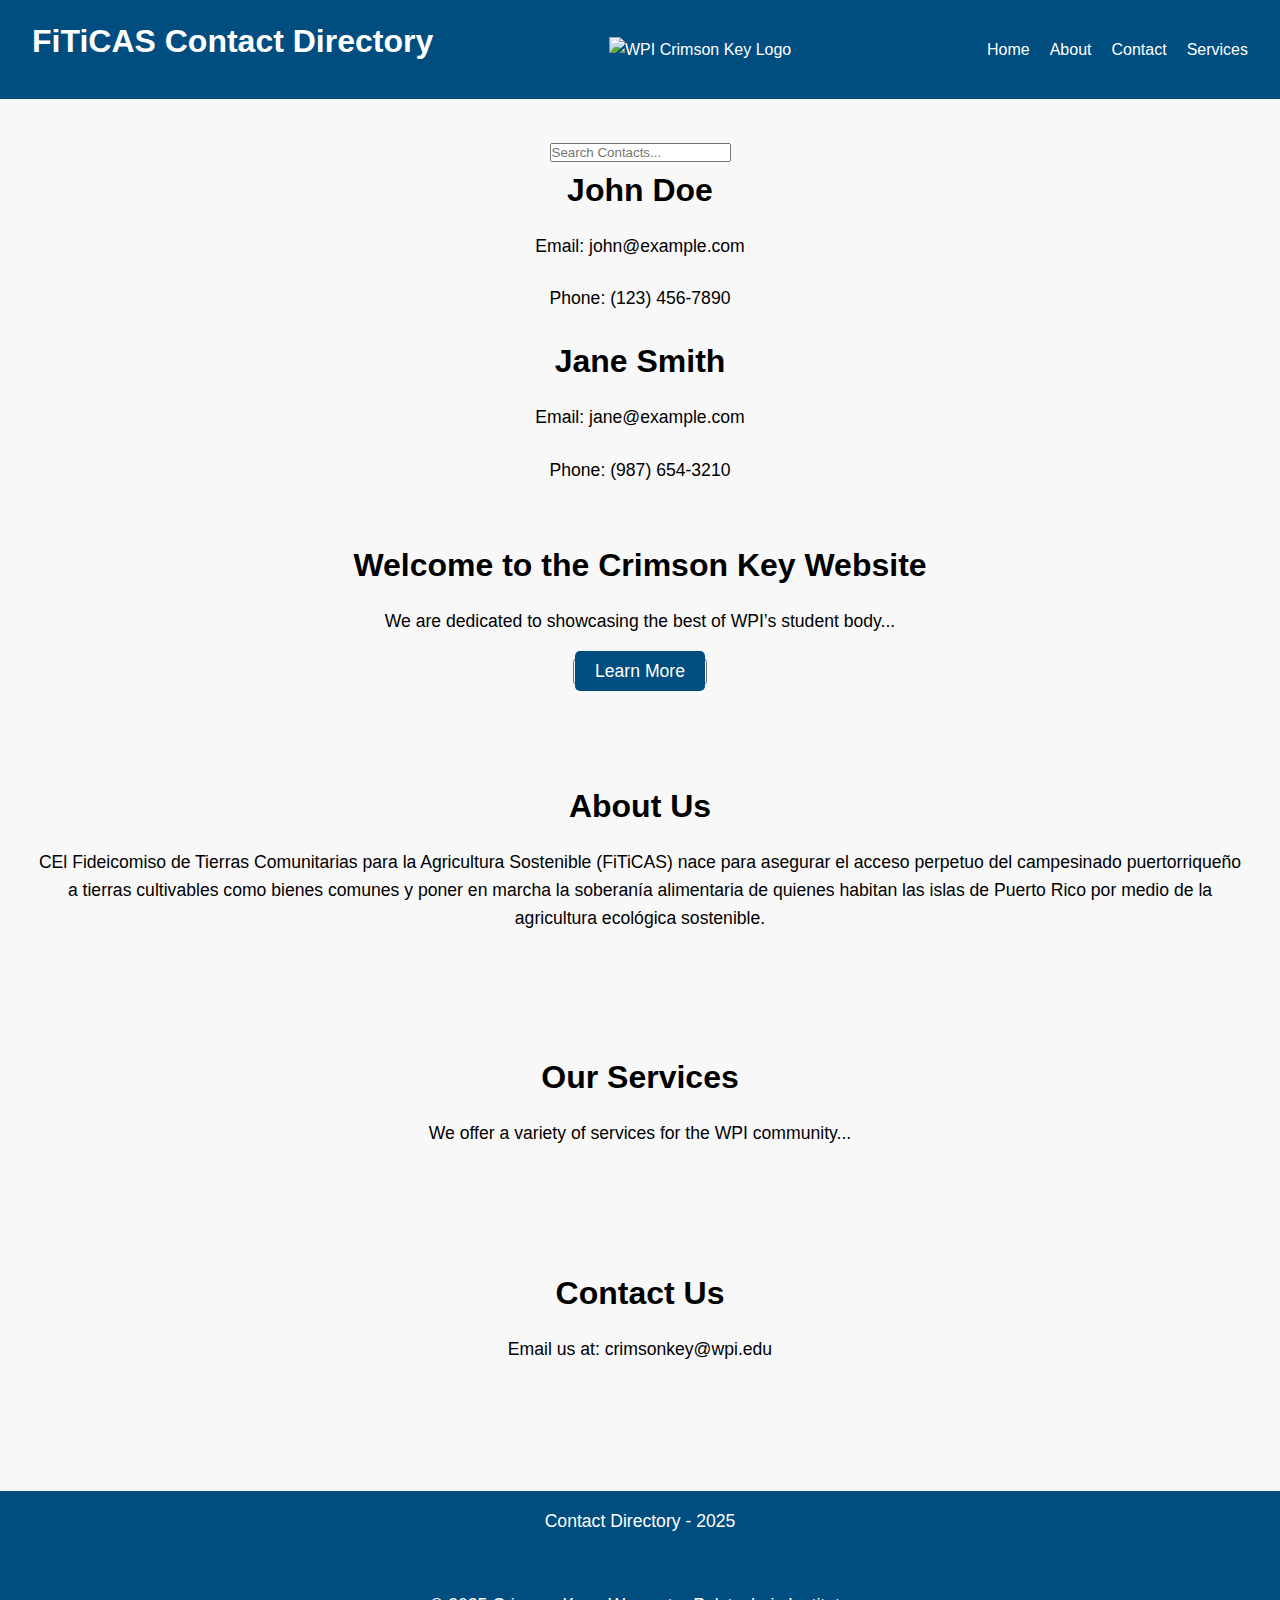
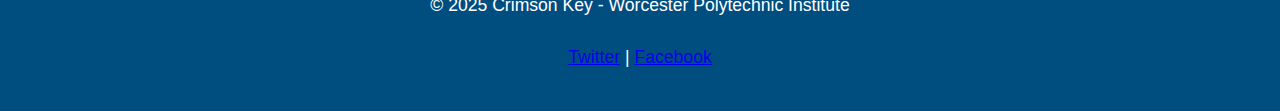
==== index.html @ e3c0f3a4 "Add more" ====
<!DOCTYPE html>
<html lang="en">
<head>
    <meta charset="UTF-8">
    <meta name="viewport" content="width=device-width, initial-scale=1.0">
    <title>Contact Directory</title>
    <link rel="stylesheet" href="styles.css">
</head>
<body>
    <header>
        <h1>FiTiCAS Contact Directory</h1>
        <div class="logo">
            <img src="your-logo.png" alt="WPI Crimson Key Logo">
        </div>
        <nav>
            <ul>
                <li><a href="#home">Home</a></li>
                <li><a href="#about">About</a></li>
                <li><a href="#contact">Contact</a></li>
                <li><a href="#services">Services</a></li>
            </ul>
        </nav>
    </header>

    <main>
        <!-- Search Bar -->
        <section class="search-section">
            <input type="text" id="searchBar" placeholder="Search Contacts..." onkeyup="filterContacts()">
        </section>

        <section class="directory" id="contactDirectory">
            <div class="contact" data-name="John Doe" data-email="john@example.com" data-phone="(123) 456-7890">
                <h2>John Doe</h2>
                <p>Email: john@example.com</p>
                <p>Phone: (123) 456-7890</p>
            </div>
            <div class="contact" data-name="Jane Smith" data-email="jane@example.com" data-phone="(987) 654-3210">
                <h2>Jane Smith</h2>
                <p>Email: jane@example.com</p>
                <p>Phone: (987) 654-3210</p>
            </div>
            <!-- Add more contacts here -->
        </section>
        <!-- Welcome Section -->
    <section id="home" class="section">
        <h1>Welcome to the Crimson Key Website</h1>
        <p>We are dedicated to showcasing the best of WPI’s student body...</p>
        <button><a href="#services">Learn More</a></button>
    </section>

    <!-- About Section -->
    <section id="about" class="section">
        <h2>About Us</h2>
        <p>CEl Fideicomiso de Tierras Comunitarias para la Agricultura Sostenible (FiTiCAS) nace para asegurar el acceso perpetuo del campesinado puertorriqueño a tierras cultivables como bienes comunes y poner en marcha la soberanía alimentaria de quienes habitan las islas de Puerto Rico por medio de la agricultura ecológica sostenible.</p>
    </section>

    <!-- Services Section -->
    <section id="services" class="section">
        <h2>Our Services</h2>
        <p>We offer a variety of services for the WPI community...</p>
    </section>

    <!-- Contact Section -->
    <section id="contact" class="section">
        <h2>Contact Us</h2>
        <p>Email us at: crimsonkey@wpi.edu</p>
    </section>
    </main>

    <footer>
        <p>Contact Directory - 2025</p>
    </footer>

    <script src="scripts.js"></script>
</body>
<footer>
    <p>&copy; 2025 Crimson Key - Worcester Polytechnic Institute</p>
    <p>
        <a href="https://twitter.com/WPI" target="_blank">Twitter</a> |
        <a href="https://facebook.com/WPI" target="_blank">Facebook</a>
    </p>
</footer>
</html>
---- styles.css ----
/* General Reset */
* {
    margin: 0;
    padding: 0;
    box-sizing: border-box;
}

/* Body Styling */
body {
    font-family: Arial, sans-serif;
    background-color: #f8f8f8;
    line-height: 1.6;
}

/* Header Styling */
header {
    background-color: #004d7f;
    color: white;
    padding: 1rem 2rem;
    display: flex;
    justify-content: space-between;
    align-items: center;
}

header .logo img {
    height: 50px; /* Adjust size as needed */
}

nav ul {
    list-style: none;
    display: flex;
}

nav ul li {
    margin-left: 20px;
}

nav ul li a {
    color: white;
    text-decoration: none;
    font-size: 1rem;
}

nav ul li a:hover {
    text-decoration: underline;
}

/* Main Section Styling */
main {
    padding: 40px 2rem;
    text-align: center;
}

/* Section Styling */
.section {
    padding: 2rem 0;
    margin-bottom: 2rem;
}

h1, h2 {
    font-size: 2rem;
    margin-bottom: 1rem;
}

p {
    font-size: 1.1rem;
    margin-bottom: 1.5rem;
}

button a {
    text-decoration: none;
    background-color: #004d7f;
    color: white;
    padding: 10px 20px;
    border-radius: 5px;
    font-size: 1.1rem;
}

button a:hover {
    background-color: #003b5c;
}

/* Footer Styling */
footer {
    background-color: #004d7f;
    color: white;
    padding: 1rem 0;
    text-align: center;
}
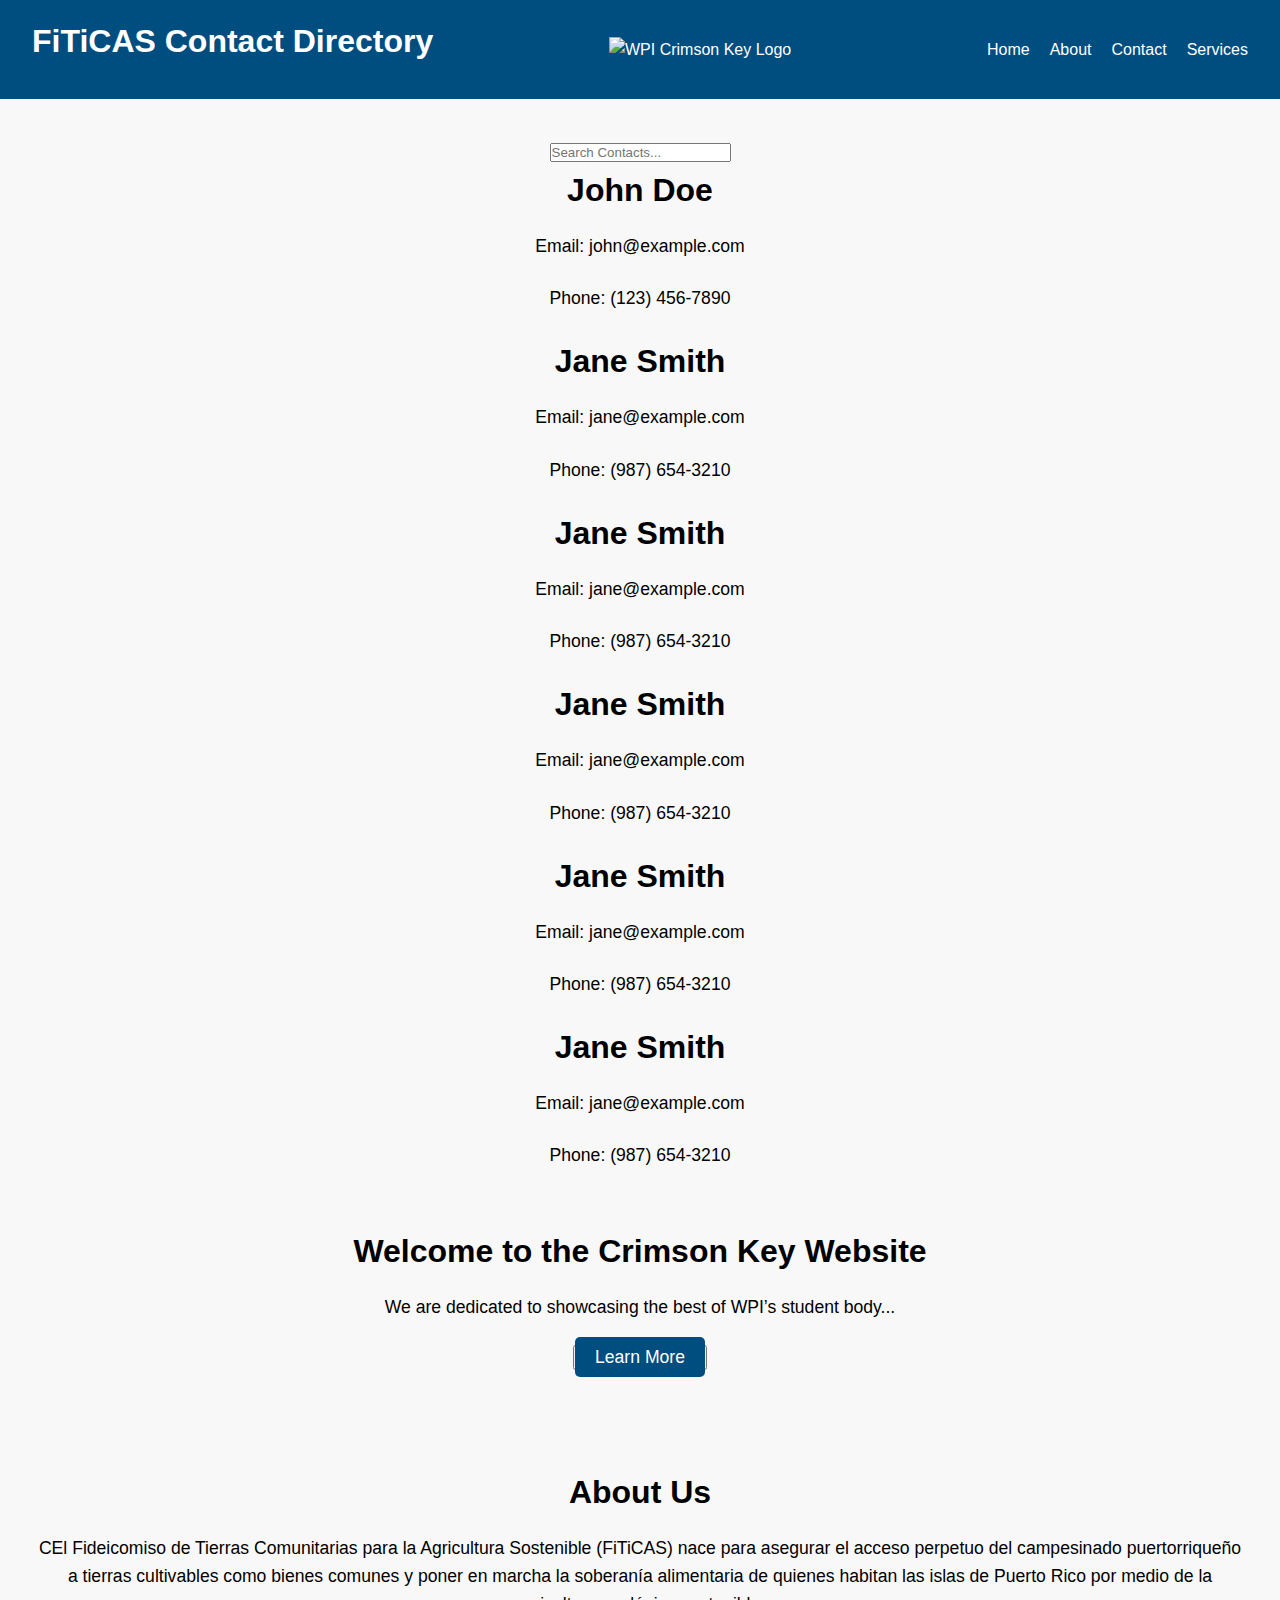
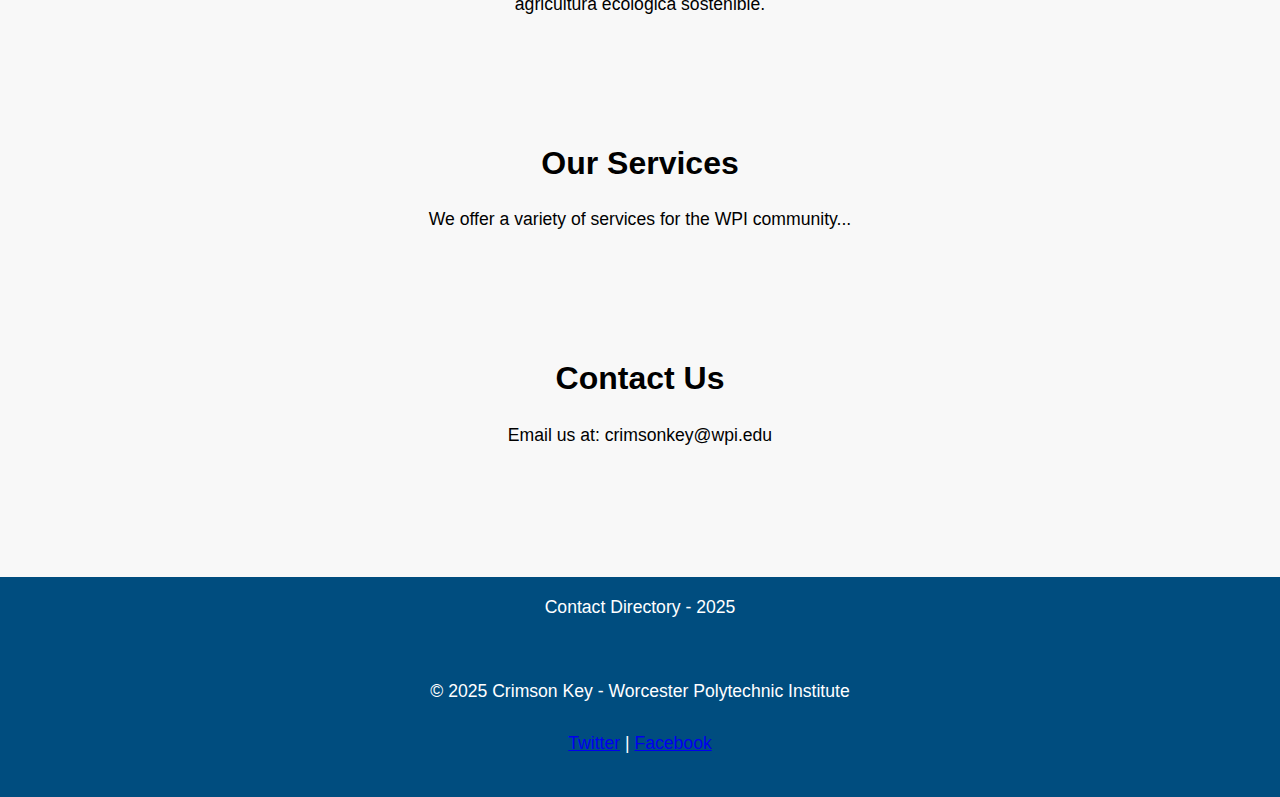
==== commit e6581992: "Add more" ====
--- a/index.html
+++ b/index.html
@@ -29,12 +29,32 @@
         </section>
 
         <section class="directory" id="contactDirectory">
-            <div class="contact" data-name="John Doe" data-email="john@example.com" data-phone="(123) 456-7890">
+            <div class="contact" data-name="Mariolga Reyes-Cruz" data-email="john@example.com" data-phone="(123) 456-7890">
                 <h2>John Doe</h2>
                 <p>Email: john@example.com</p>
                 <p>Phone: (123) 456-7890</p>
             </div>
-            <div class="contact" data-name="Jane Smith" data-email="jane@example.com" data-phone="(987) 654-3210">
+            <div class="contact" data-name="Javier Velez Roth" data-email="jane@example.com" data-phone="(987) 654-3210">
+                <h2>Jane Smith</h2>
+                <p>Email: jane@example.com</p>
+                <p>Phone: (987) 654-3210</p>
+            </div>
+            <div class="contact" data-name="Juan Camacho" data-email="jane@example.com" data-phone="(987) 654-3210">
+                <h2>Jane Smith</h2>
+                <p>Email: jane@example.com</p>
+                <p>Phone: (987) 654-3210</p>
+            </div>
+            <div class="contact" data-name="Tito Figueroa" data-email="jane@example.com" data-phone="(987) 654-3210">
+                <h2>Jane Smith</h2>
+                <p>Email: jane@example.com</p>
+                <p>Phone: (987) 654-3210</p>
+            </div>
+            <div class="contact" data-name="Ruz Deliz" data-email="jane@example.com" data-phone="(987) 654-3210">
+                <h2>Jane Smith</h2>
+                <p>Email: jane@example.com</p>
+                <p>Phone: (987) 654-3210</p>
+            </div>
+            <div class="contact" data-name="Gaby Perez" data-email="jane@example.com" data-phone="(987) 654-3210">
                 <h2>Jane Smith</h2>
                 <p>Email: jane@example.com</p>
                 <p>Phone: (987) 654-3210</p>
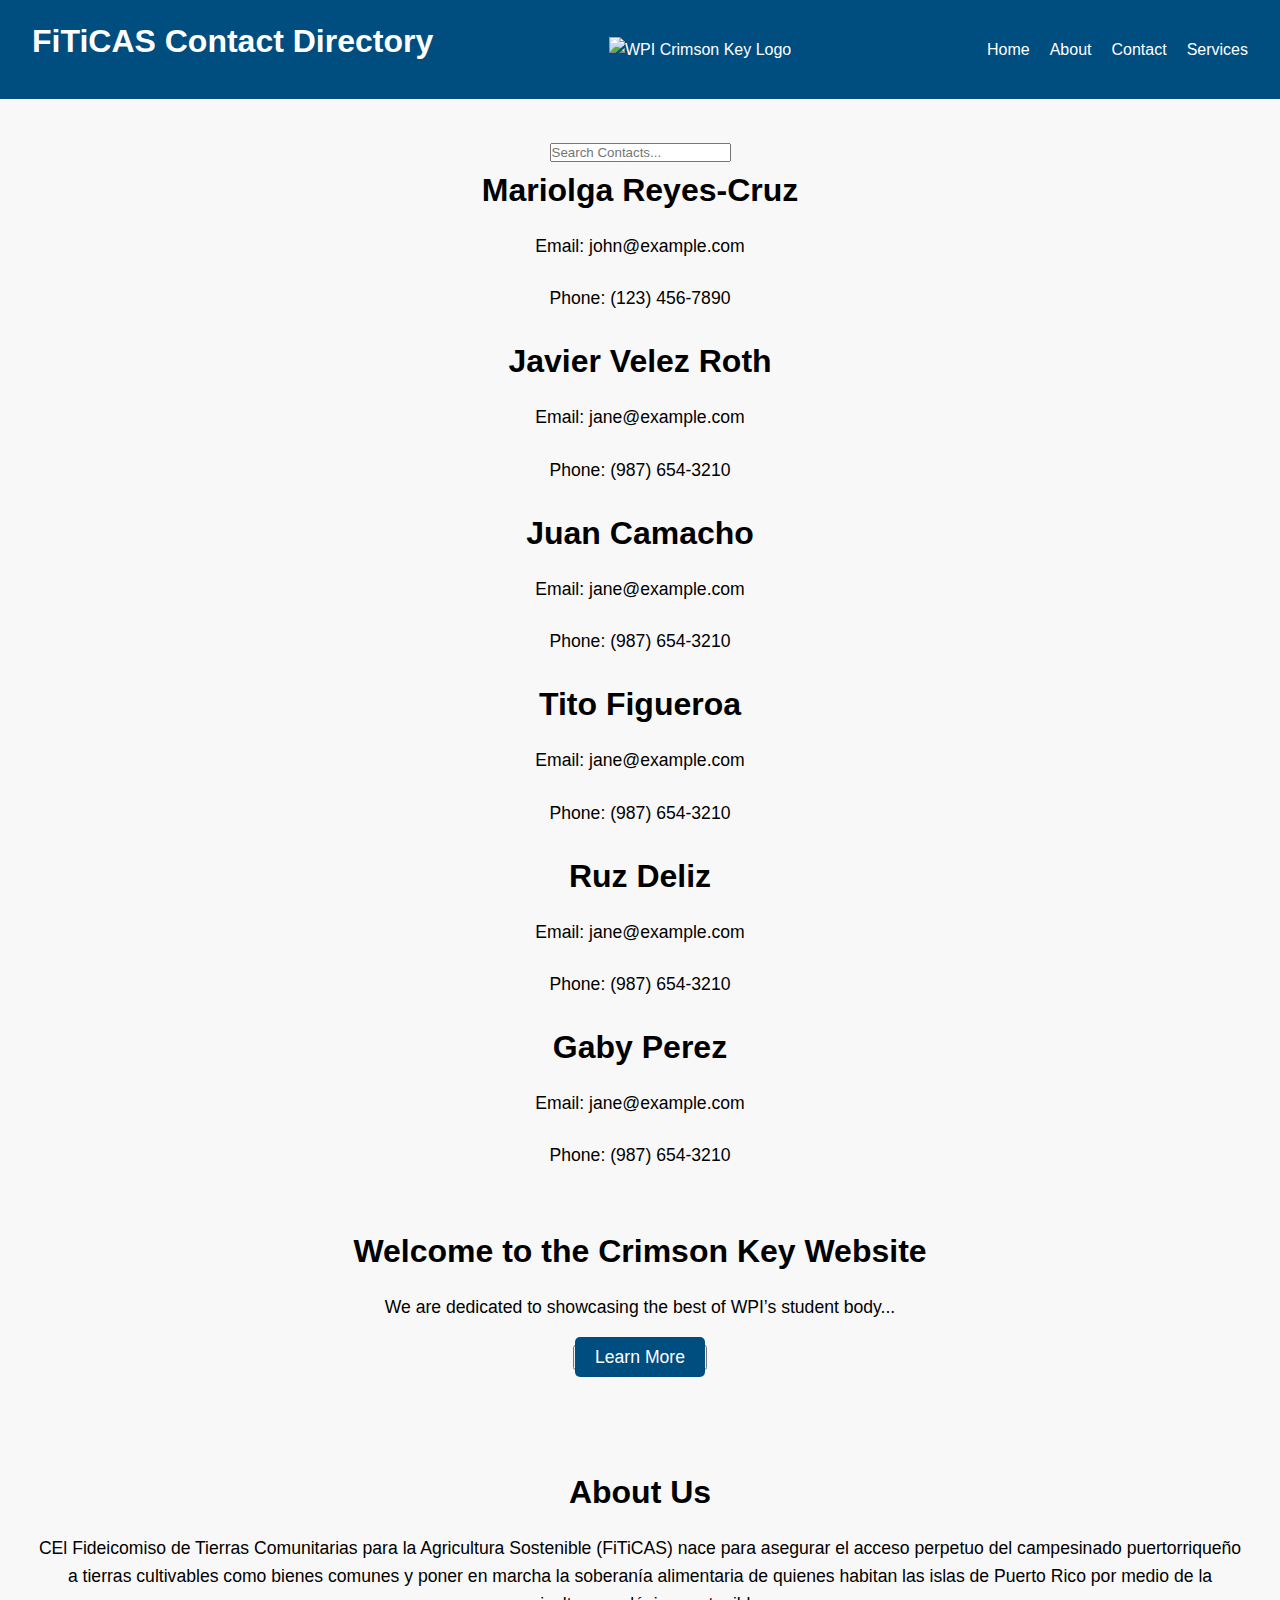
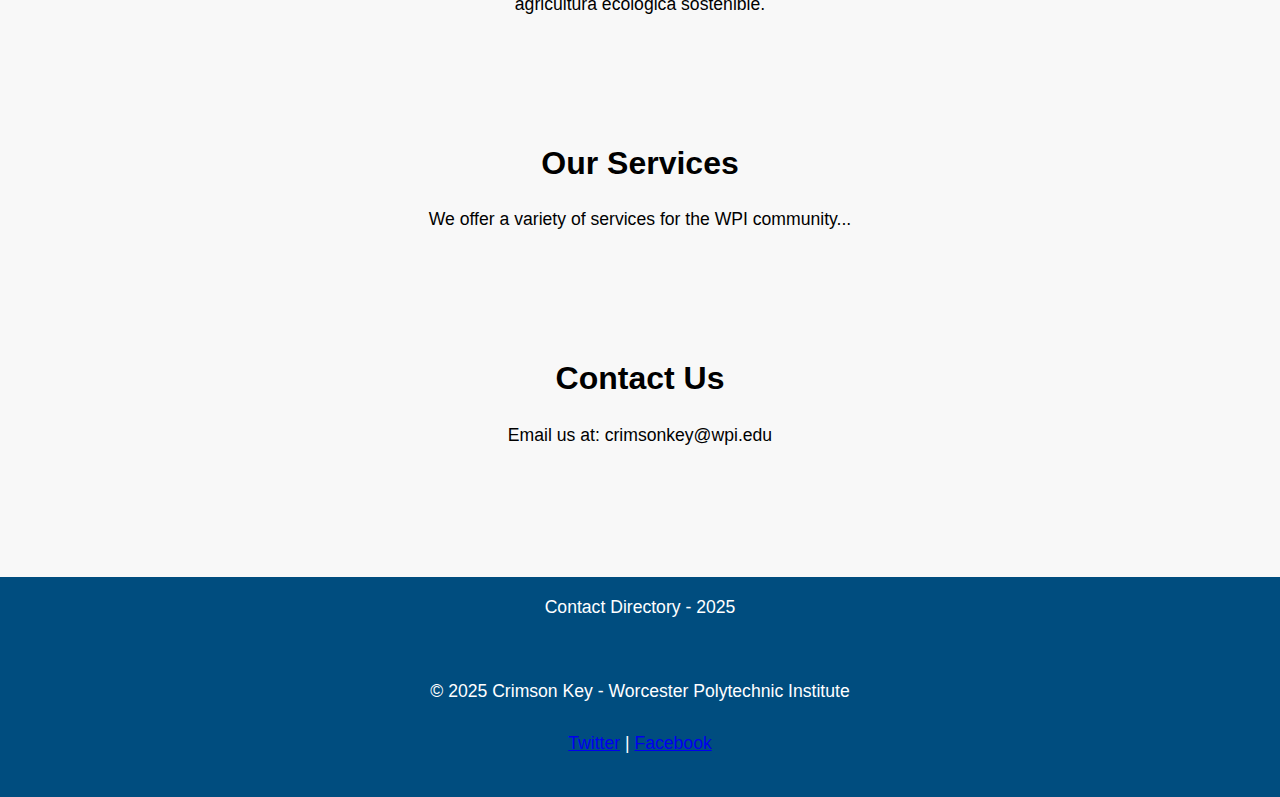
==== commit d870cdaf: "Add more" ====
--- a/index.html
+++ b/index.html
@@ -29,33 +29,33 @@
         </section>
 
         <section class="directory" id="contactDirectory">
-            <div class="contact" data-name="Mariolga Reyes-Cruz" data-email="john@example.com" data-phone="(123) 456-7890">
-                <h2>John Doe</h2>
+            <div class="contact" data-name="Mariolga Reyes-Cruz" organization="john@example.com" linkedin="(123) 456-7890">
+                <h2>Mariolga Reyes-Cruz</h2>
                 <p>Email: john@example.com</p>
                 <p>Phone: (123) 456-7890</p>
             </div>
-            <div class="contact" data-name="Javier Velez Roth" data-email="jane@example.com" data-phone="(987) 654-3210">
-                <h2>Jane Smith</h2>
+            <div class="contact" data-name="Javier Velez Roth" organization="jane@example.com" linkedin="(987) 654-3210">
+                <h2>Javier Velez Roth</h2>
                 <p>Email: jane@example.com</p>
                 <p>Phone: (987) 654-3210</p>
             </div>
-            <div class="contact" data-name="Juan Camacho" data-email="jane@example.com" data-phone="(987) 654-3210">
-                <h2>Jane Smith</h2>
+            <div class="contact" data-name="Juan Camacho" organization="jane@example.com" linkedin="(987) 654-3210">
+                <h2>Juan Camacho</h2>
                 <p>Email: jane@example.com</p>
                 <p>Phone: (987) 654-3210</p>
             </div>
-            <div class="contact" data-name="Tito Figueroa" data-email="jane@example.com" data-phone="(987) 654-3210">
-                <h2>Jane Smith</h2>
+            <div class="contact" data-name="Tito Figueroa" organization="jane@example.com" linkedin="(987) 654-3210">
+                <h2>Tito Figueroa</h2>
                 <p>Email: jane@example.com</p>
                 <p>Phone: (987) 654-3210</p>
             </div>
-            <div class="contact" data-name="Ruz Deliz" data-email="jane@example.com" data-phone="(987) 654-3210">
-                <h2>Jane Smith</h2>
+            <div class="contact" data-name="Ruz Deliz" organization="jane@example.com" linkedin="(987) 654-3210">
+                <h2>Ruz Deliz</h2>
                 <p>Email: jane@example.com</p>
                 <p>Phone: (987) 654-3210</p>
             </div>
-            <div class="contact" data-name="Gaby Perez" data-email="jane@example.com" data-phone="(987) 654-3210">
-                <h2>Jane Smith</h2>
+            <div class="contact" data-name="Gaby Perez" organization="jane@example.com" linkedin="(987) 654-3210">
+                <h2>Gaby Perez</h2>
                 <p>Email: jane@example.com</p>
                 <p>Phone: (987) 654-3210</p>
             </div>
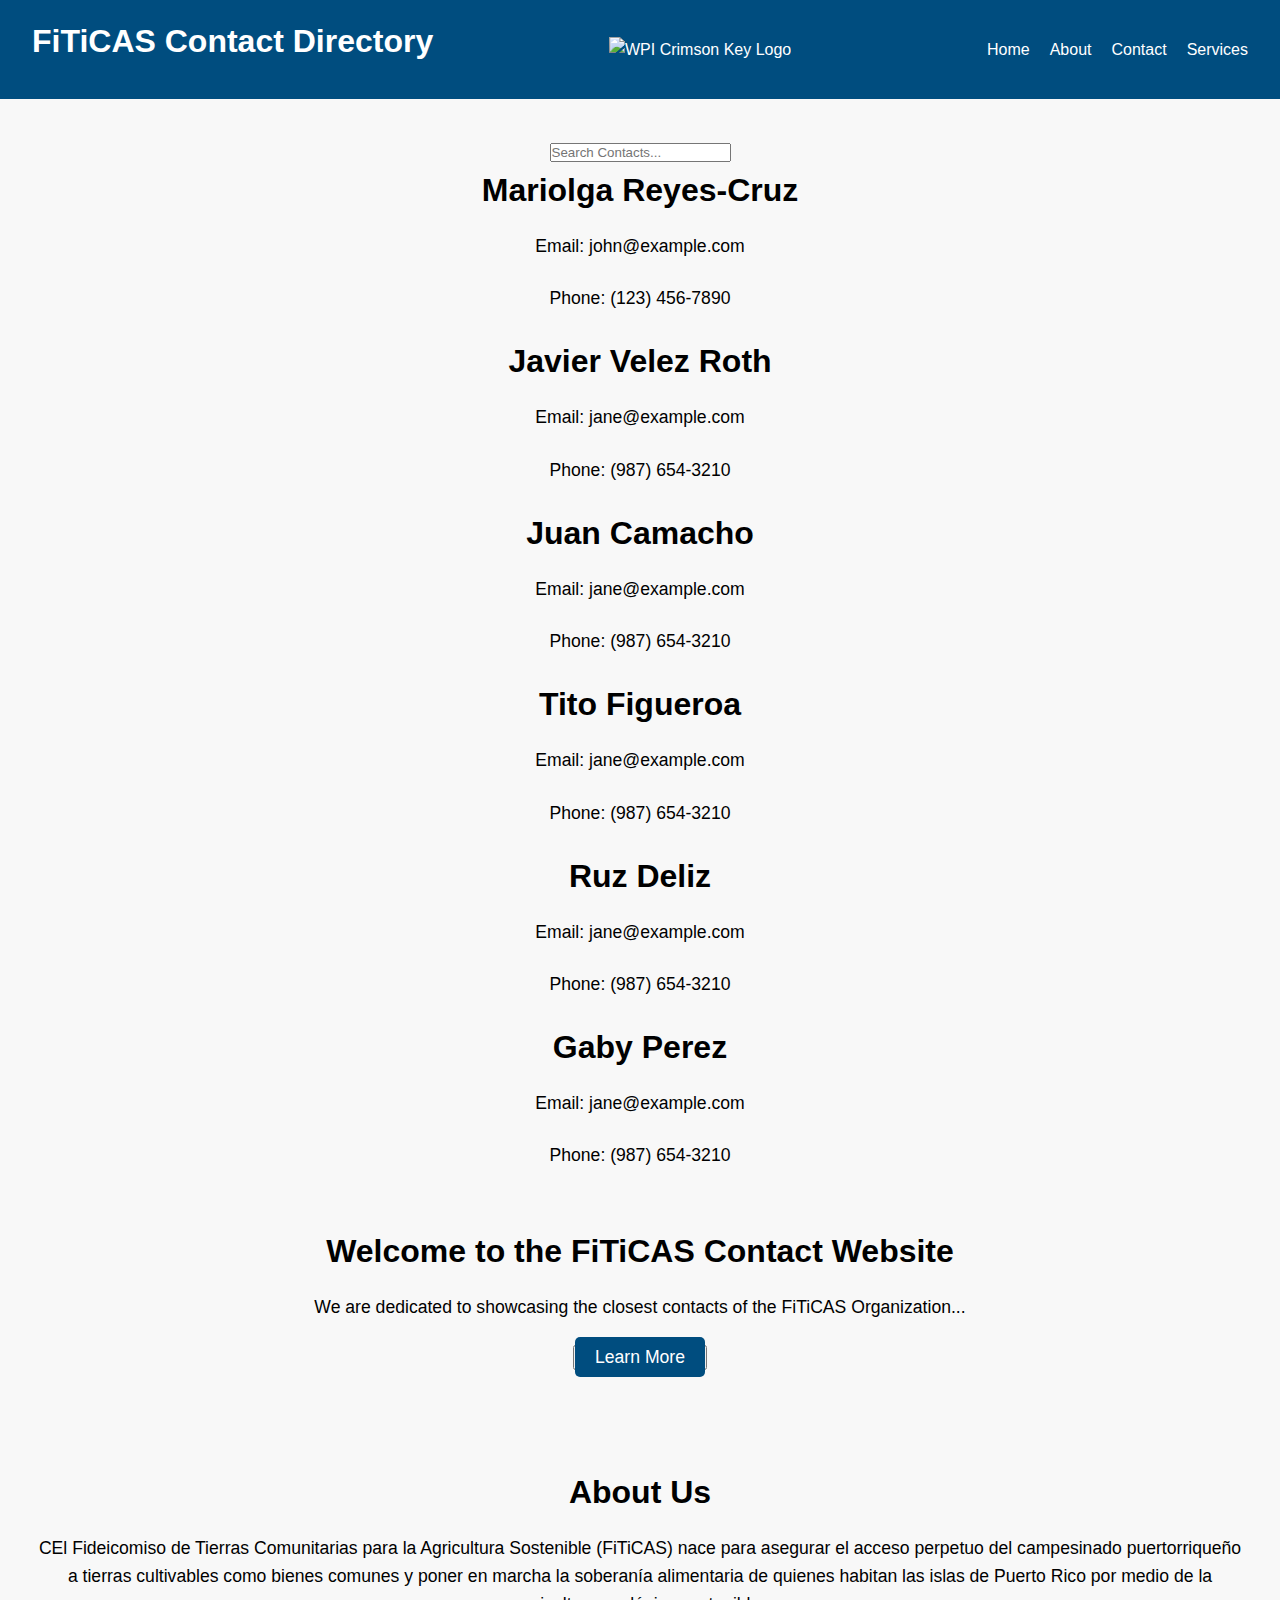
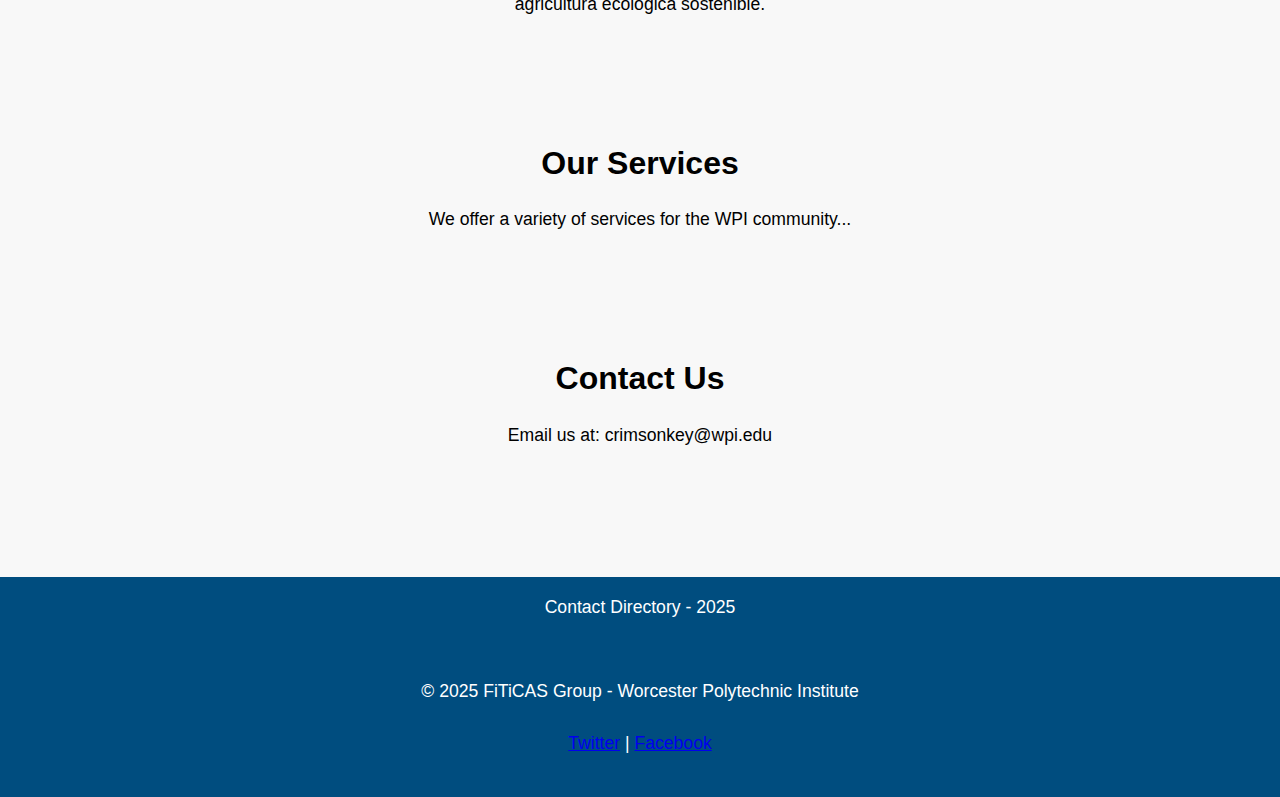
==== commit 03edb8cb: "Add more" ====
--- a/index.html
+++ b/index.html
@@ -63,8 +63,8 @@
         </section>
         <!-- Welcome Section -->
     <section id="home" class="section">
-        <h1>Welcome to the Crimson Key Website</h1>
-        <p>We are dedicated to showcasing the best of WPI’s student body...</p>
+        <h1>Welcome to the FiTiCAS Contact Website</h1>
+        <p>We are dedicated to showcasing the closest contacts of the FiTiCAS Organization...</p>
         <button><a href="#services">Learn More</a></button>
     </section>
 
@@ -94,7 +94,7 @@
     <script src="scripts.js"></script>
 </body>
 <footer>
-    <p>&copy; 2025 Crimson Key - Worcester Polytechnic Institute</p>
+    <p>&copy; 2025 FiTiCAS Group - Worcester Polytechnic Institute</p>
     <p>
         <a href="https://twitter.com/WPI" target="_blank">Twitter</a> |
         <a href="https://facebook.com/WPI" target="_blank">Facebook</a>
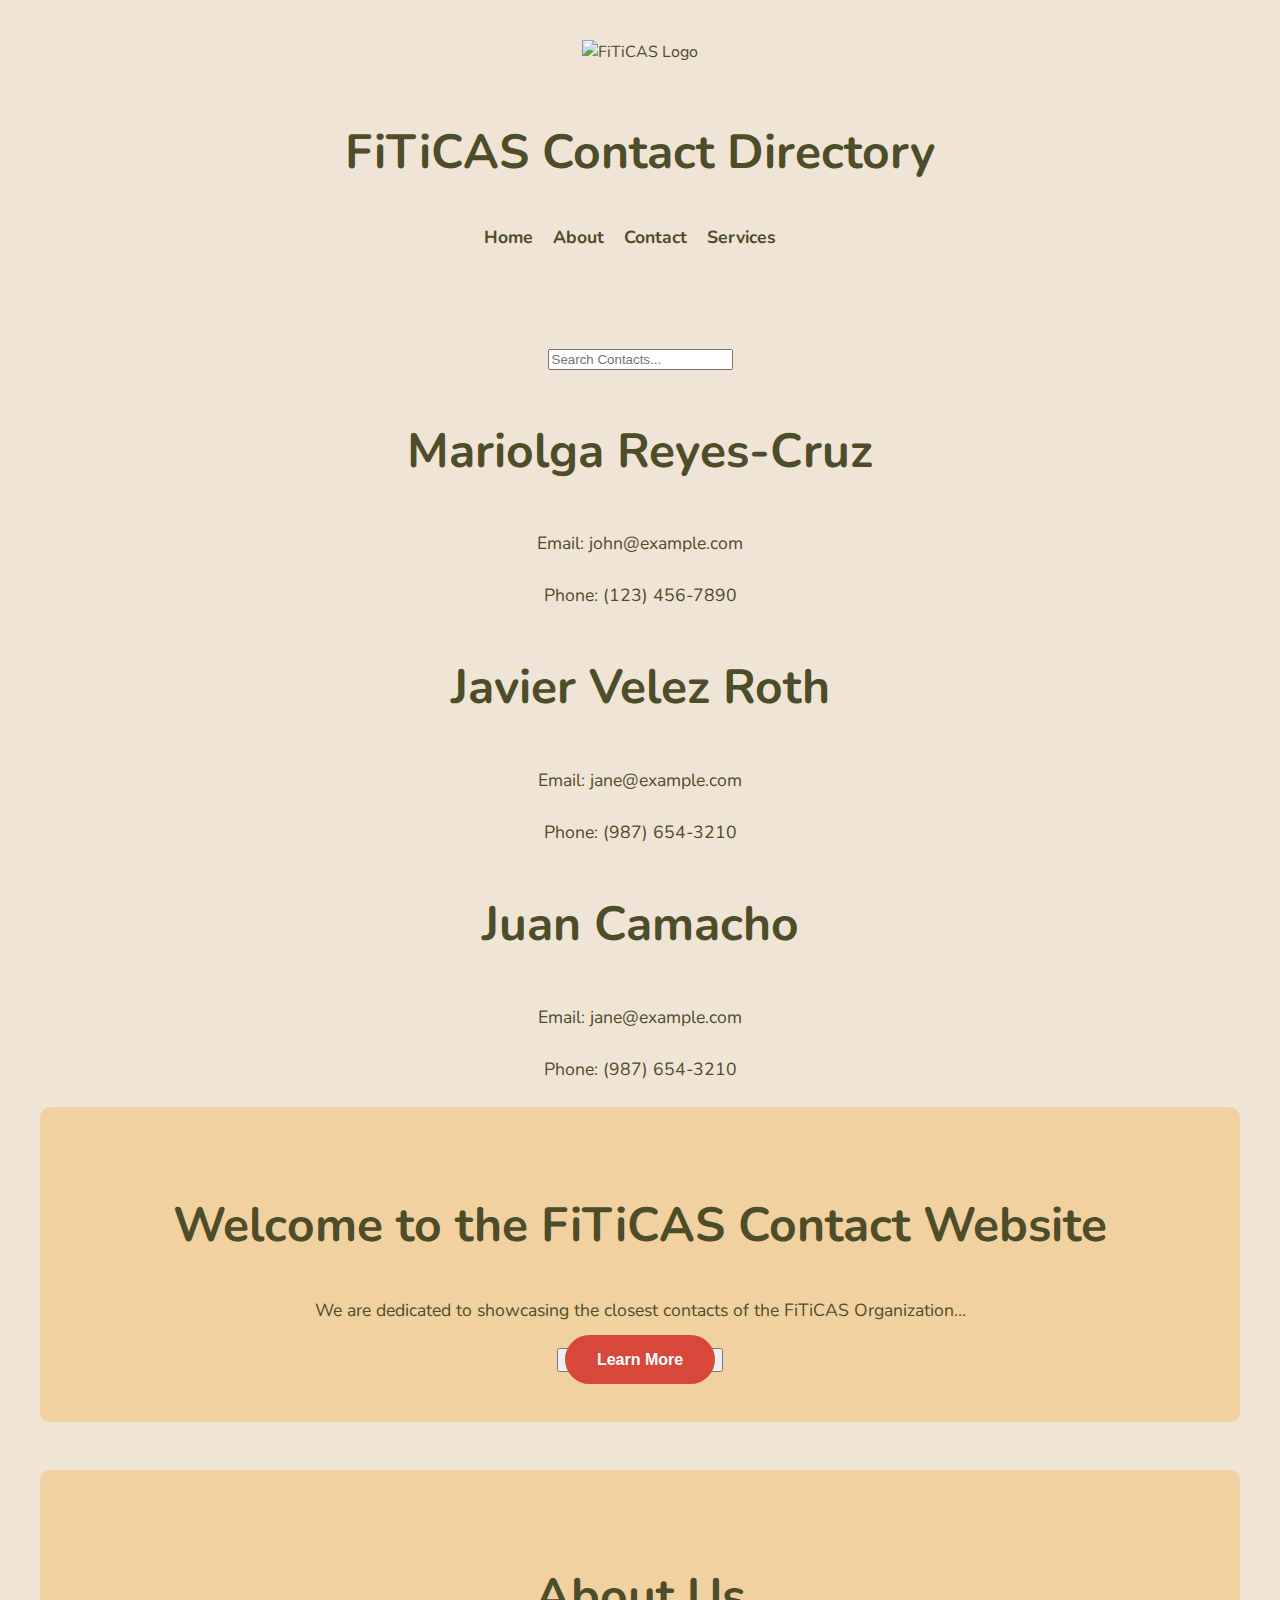
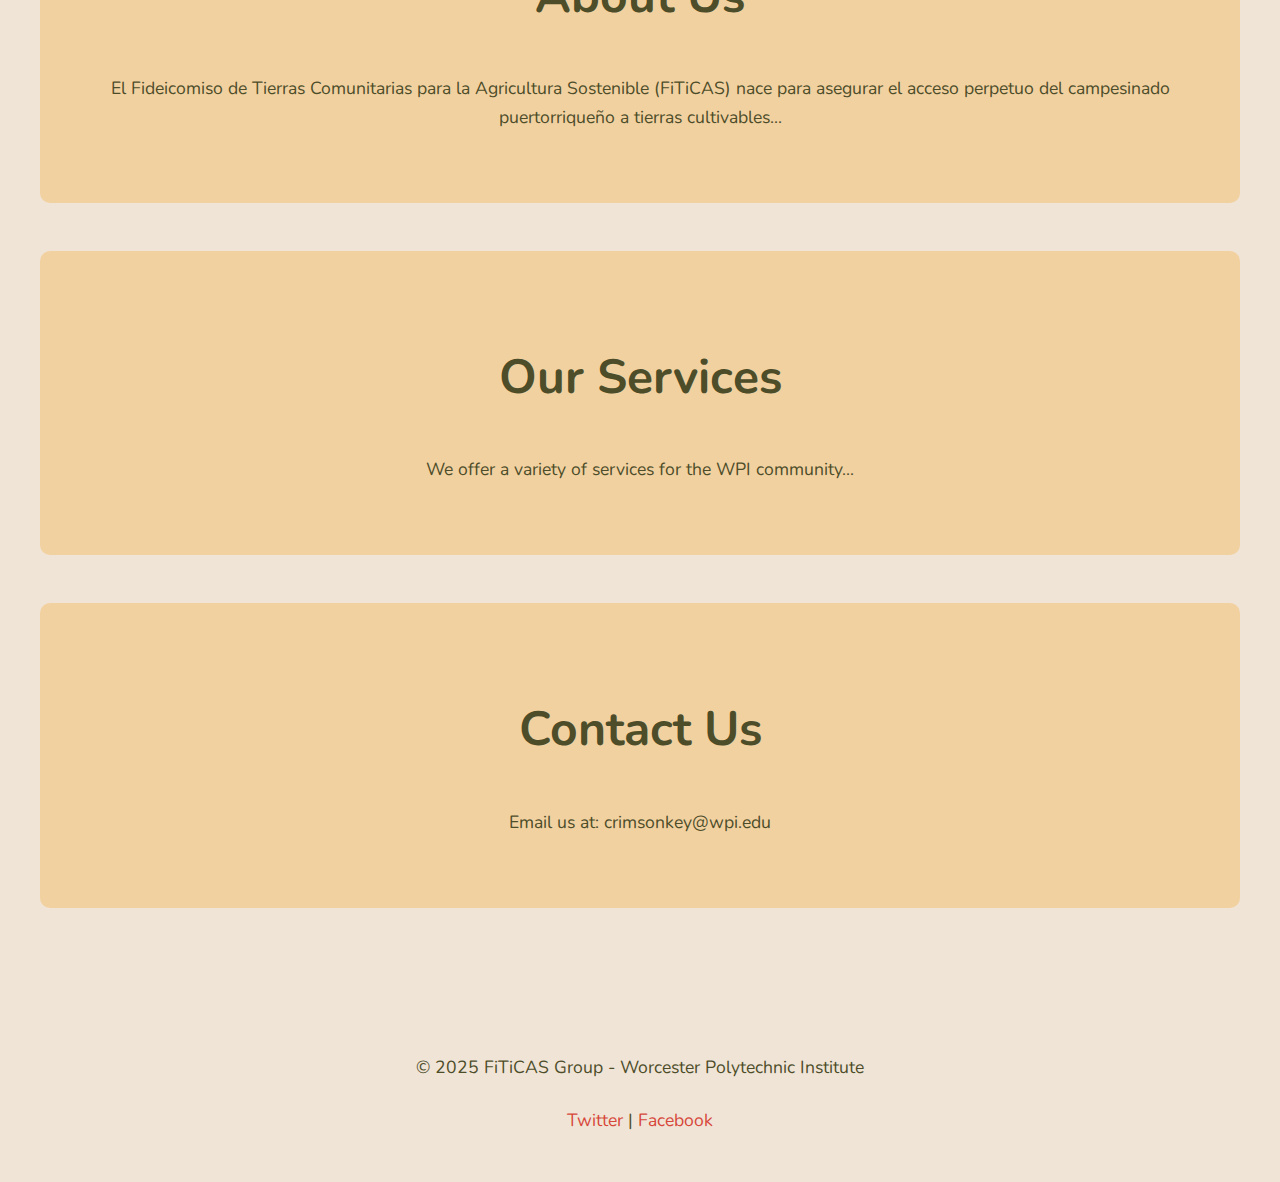
==== commit 49260040: "Add more" ====
--- a/index.html
+++ b/index.html
@@ -3,15 +3,16 @@
 <head>
     <meta charset="UTF-8">
     <meta name="viewport" content="width=device-width, initial-scale=1.0">
-    <title>Contact Directory</title>
+    <title>FiTiCAS Contact Directory</title>
     <link rel="stylesheet" href="styles.css">
+    <link href="https://fonts.googleapis.com/css2?family=Nunito:wght@400;700&display=swap" rel="stylesheet">
 </head>
 <body>
     <header>
+        <div class="logo">
+            <img src="your-logo.png" alt="FiTiCAS Logo">
+        </div>
         <h1>FiTiCAS Contact Directory</h1>
-        <div class="logo">
-            <img src="your-logo.png" alt="WPI Crimson Key Logo">
-        </div>
         <nav>
             <ul>
                 <li><a href="#home">Home</a></li>
@@ -29,75 +30,58 @@
         </section>
 
         <section class="directory" id="contactDirectory">
-            <div class="contact" data-name="Mariolga Reyes-Cruz" organization="john@example.com" linkedin="(123) 456-7890">
+            <div class="contact" data-name="Mariolga Reyes-Cruz" data-email="john@example.com" data-phone="(123) 456-7890">
                 <h2>Mariolga Reyes-Cruz</h2>
                 <p>Email: john@example.com</p>
                 <p>Phone: (123) 456-7890</p>
             </div>
-            <div class="contact" data-name="Javier Velez Roth" organization="jane@example.com" linkedin="(987) 654-3210">
+            <div class="contact" data-name="Javier Velez Roth" data-email="jane@example.com" data-phone="(987) 654-3210">
                 <h2>Javier Velez Roth</h2>
                 <p>Email: jane@example.com</p>
                 <p>Phone: (987) 654-3210</p>
             </div>
-            <div class="contact" data-name="Juan Camacho" organization="jane@example.com" linkedin="(987) 654-3210">
+            <div class="contact" data-name="Juan Camacho" data-email="jane@example.com" data-phone="(987) 654-3210">
                 <h2>Juan Camacho</h2>
-                <p>Email: jane@example.com</p>
-                <p>Phone: (987) 654-3210</p>
-            </div>
-            <div class="contact" data-name="Tito Figueroa" organization="jane@example.com" linkedin="(987) 654-3210">
-                <h2>Tito Figueroa</h2>
-                <p>Email: jane@example.com</p>
-                <p>Phone: (987) 654-3210</p>
-            </div>
-            <div class="contact" data-name="Ruz Deliz" organization="jane@example.com" linkedin="(987) 654-3210">
-                <h2>Ruz Deliz</h2>
-                <p>Email: jane@example.com</p>
-                <p>Phone: (987) 654-3210</p>
-            </div>
-            <div class="contact" data-name="Gaby Perez" organization="jane@example.com" linkedin="(987) 654-3210">
-                <h2>Gaby Perez</h2>
                 <p>Email: jane@example.com</p>
                 <p>Phone: (987) 654-3210</p>
             </div>
             <!-- Add more contacts here -->
         </section>
+
         <!-- Welcome Section -->
-    <section id="home" class="section">
-        <h1>Welcome to the FiTiCAS Contact Website</h1>
-        <p>We are dedicated to showcasing the closest contacts of the FiTiCAS Organization...</p>
-        <button><a href="#services">Learn More</a></button>
-    </section>
+        <section id="home" class="section">
+            <h1>Welcome to the FiTiCAS Contact Website</h1>
+            <p>We are dedicated to showcasing the closest contacts of the FiTiCAS Organization...</p>
+            <button><a href="#services">Learn More</a></button>
+        </section>
 
-    <!-- About Section -->
-    <section id="about" class="section">
-        <h2>About Us</h2>
-        <p>CEl Fideicomiso de Tierras Comunitarias para la Agricultura Sostenible (FiTiCAS) nace para asegurar el acceso perpetuo del campesinado puertorriqueño a tierras cultivables como bienes comunes y poner en marcha la soberanía alimentaria de quienes habitan las islas de Puerto Rico por medio de la agricultura ecológica sostenible.</p>
-    </section>
+        <!-- About Section -->
+        <section id="about" class="section">
+            <h2>About Us</h2>
+            <p>El Fideicomiso de Tierras Comunitarias para la Agricultura Sostenible (FiTiCAS) nace para asegurar el acceso perpetuo del campesinado puertorriqueño a tierras cultivables...</p>
+        </section>
 
-    <!-- Services Section -->
-    <section id="services" class="section">
-        <h2>Our Services</h2>
-        <p>We offer a variety of services for the WPI community...</p>
-    </section>
+        <!-- Services Section -->
+        <section id="services" class="section">
+            <h2>Our Services</h2>
+            <p>We offer a variety of services for the WPI community...</p>
+        </section>
 
-    <!-- Contact Section -->
-    <section id="contact" class="section">
-        <h2>Contact Us</h2>
-        <p>Email us at: crimsonkey@wpi.edu</p>
-    </section>
+        <!-- Contact Section -->
+        <section id="contact" class="section">
+            <h2>Contact Us</h2>
+            <p>Email us at: crimsonkey@wpi.edu</p>
+        </section>
     </main>
 
     <footer>
-        <p>Contact Directory - 2025</p>
+        <p>&copy; 2025 FiTiCAS Group - Worcester Polytechnic Institute</p>
+        <p>
+            <a href="https://twitter.com/WPI" target="_blank">Twitter</a> |
+            <a href="https://facebook.com/WPI" target="_blank">Facebook</a>
+        </p>
     </footer>
 
     <script src="scripts.js"></script>
 </body>
-<footer>
-    <p>&copy; 2025 FiTiCAS Group - Worcester Polytechnic Institute</p>
-    <p>
-        <a href="https://twitter.com/WPI" target="_blank">Twitter</a> |
-        <a href="https://facebook.com/WPI" target="_blank">Facebook</a>
-    </p>
-</footer>
-</html>+</html>
--- a/styles.css
+++ b/styles.css
@@ -1,89 +1,113 @@
-/* General Reset */
-* {
-    margin: 0;
-    padding: 0;
-    box-sizing: border-box;
-}
-
-/* Body Styling */
+/* General Styles */
 body {
-    font-family: Arial, sans-serif;
-    background-color: #f8f8f8;
+    font-family: 'Nunito', sans-serif;
+    background-color: #F0E4D7; /* Beige background */
+    color: #4D4D29; /* Dark green text color */
     line-height: 1.6;
 }
 
 /* Header Styling */
 header {
-    background-color: #004d7f;
-    color: white;
-    padding: 1rem 2rem;
-    display: flex;
-    justify-content: space-between;
-    align-items: center;
+    background-color: #F0E4D7; /* Beige */
+    padding: 2rem;
+    text-align: center;
 }
 
 header .logo img {
-    height: 50px; /* Adjust size as needed */
+    max-width: 150px;
+    margin-bottom: 1rem;
 }
 
+/* Navigation Styling */
 nav ul {
     list-style: none;
+    padding: 0;
+    margin: 0;
     display: flex;
+    justify-content: center;
 }
 
 nav ul li {
-    margin-left: 20px;
+    margin-right: 20px;
 }
 
 nav ul li a {
-    color: white;
     text-decoration: none;
-    font-size: 1rem;
+    color: #4D4D29;
+    font-weight: bold;
+    font-size: 1.1rem;
 }
 
 nav ul li a:hover {
-    text-decoration: underline;
+    color: #D7473A; /* Red when hovered */
 }
 
 /* Main Section Styling */
 main {
-    padding: 40px 2rem;
+    padding: 4rem 2rem;
     text-align: center;
 }
 
-/* Section Styling */
-.section {
-    padding: 2rem 0;
-    margin-bottom: 2rem;
+/* Heading Styles */
+h1, h2 {
+    font-size: 3rem;
+    font-weight: bold;
+    color: #4D4D29;
 }
 
-h1, h2 {
-    font-size: 2rem;
-    margin-bottom: 1rem;
-}
-
+/* Paragraph and Content Styles */
 p {
     font-size: 1.1rem;
     margin-bottom: 1.5rem;
 }
 
+/* Button Styling */
 button a {
     text-decoration: none;
-    background-color: #004d7f;
+    background-color: #D7473A;
     color: white;
-    padding: 10px 20px;
-    border-radius: 5px;
-    font-size: 1.1rem;
+    padding: 1rem 2rem;
+    border-radius: 25px;
+    font-size: 1rem;
+    font-weight: bold;
 }
 
 button a:hover {
-    background-color: #003b5c;
+    background-color: #B8392A; /* Darker Red */
 }
 
 /* Footer Styling */
 footer {
-    background-color: #004d7f;
-    color: white;
-    padding: 1rem 0;
+    background-color: #F0E4D7;
+    color: #4D4D29;
+    padding: 1rem;
     text-align: center;
-}+}
+
+footer a {
+    color: #D7473A;
+    text-decoration: none;
+}
+
+footer a:hover {
+    text-decoration: underline;
+}
+
+/* Section Background */
+.section {
+    background-color: #F2D1A1;
+    margin-bottom: 3rem;
+    padding: 3rem 1rem;
+    border-radius: 10px;
+}
+
+/* Mobile Responsiveness */
+@media (max-width: 768px) {
+    h1, h2 {
+        font-size: 2rem;
+    }
+
+    button a {
+        font-size: 1rem;
+    }
+}
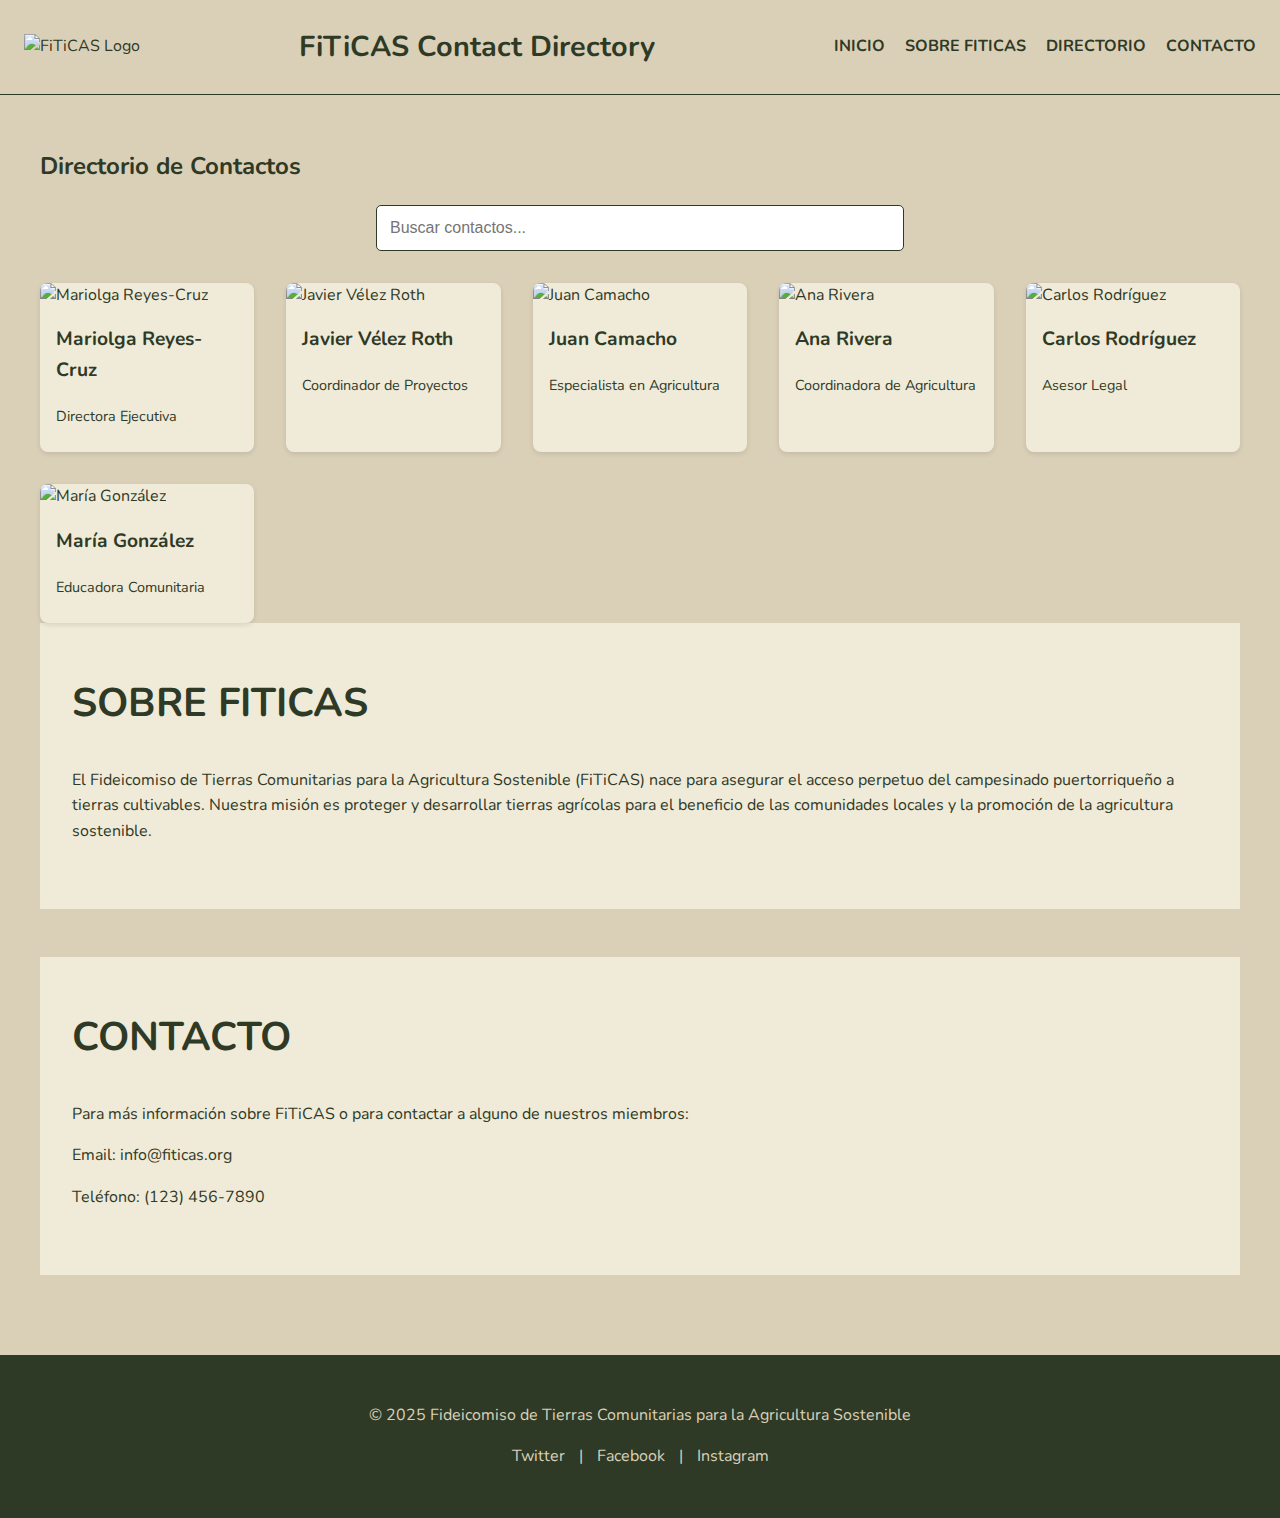
==== commit 7c2e9467: "Add more" ====
--- a/index.html
+++ b/index.html
@@ -10,78 +10,68 @@
 <body>
     <header>
         <div class="logo">
-            <img src="your-logo.png" alt="FiTiCAS Logo">
+            <img src="fiticas-logo.png" alt="FiTiCAS Logo">
         </div>
         <h1>FiTiCAS Contact Directory</h1>
         <nav>
             <ul>
-                <li><a href="#home">Home</a></li>
-                <li><a href="#about">About</a></li>
-                <li><a href="#contact">Contact</a></li>
-                <li><a href="#services">Services</a></li>
+                <li><a href="#inicio">Inicio</a></li>
+                <li><a href="#about">Sobre FiTiCAS</a></li>
+                <li><a href="#directory">Directorio</a></li>
+                <li><a href="#contact">Contacto</a></li>
             </ul>
         </nav>
     </header>
 
     <main>
-        <!-- Search Bar -->
-        <section class="search-section">
-            <input type="text" id="searchBar" placeholder="Search Contacts..." onkeyup="filterContacts()">
-        </section>
-
-        <section class="directory" id="contactDirectory">
-            <div class="contact" data-name="Mariolga Reyes-Cruz" data-email="john@example.com" data-phone="(123) 456-7890">
-                <h2>Mariolga Reyes-Cruz</h2>
-                <p>Email: john@example.com</p>
-                <p>Phone: (123) 456-7890</p>
+        <section id="directory">
+            <h2>Directorio de Contactos</h2>
+            
+            <!-- Search Bar -->
+            <div class="search-section">
+                <input type="text" id="searchBar" placeholder="Buscar contactos..." onkeyup="filterContacts()">
             </div>
-            <div class="contact" data-name="Javier Velez Roth" data-email="jane@example.com" data-phone="(987) 654-3210">
-                <h2>Javier Velez Roth</h2>
-                <p>Email: jane@example.com</p>
-                <p>Phone: (987) 654-3210</p>
+            
+            <!-- Contact Map/Grid -->
+            <div class="contact-map" id="contactMap">
+                <!-- Contact cards will be generated by JavaScript -->
             </div>
-            <div class="contact" data-name="Juan Camacho" data-email="jane@example.com" data-phone="(987) 654-3210">
-                <h2>Juan Camacho</h2>
-                <p>Email: jane@example.com</p>
-                <p>Phone: (987) 654-3210</p>
-            </div>
-            <!-- Add more contacts here -->
-        </section>
-
-        <!-- Welcome Section -->
-        <section id="home" class="section">
-            <h1>Welcome to the FiTiCAS Contact Website</h1>
-            <p>We are dedicated to showcasing the closest contacts of the FiTiCAS Organization...</p>
-            <button><a href="#services">Learn More</a></button>
         </section>
 
         <!-- About Section -->
         <section id="about" class="section">
-            <h2>About Us</h2>
-            <p>El Fideicomiso de Tierras Comunitarias para la Agricultura Sostenible (FiTiCAS) nace para asegurar el acceso perpetuo del campesinado puertorriqueño a tierras cultivables...</p>
-        </section>
-
-        <!-- Services Section -->
-        <section id="services" class="section">
-            <h2>Our Services</h2>
-            <p>We offer a variety of services for the WPI community...</p>
+            <h2>Sobre FiTiCAS</h2>
+            <p>El Fideicomiso de Tierras Comunitarias para la Agricultura Sostenible (FiTiCAS) nace para asegurar el acceso perpetuo del campesinado puertorriqueño a tierras cultivables. Nuestra misión es proteger y desarrollar tierras agrícolas para el beneficio de las comunidades locales y la promoción de la agricultura sostenible.</p>
         </section>
 
         <!-- Contact Section -->
         <section id="contact" class="section">
-            <h2>Contact Us</h2>
-            <p>Email us at: crimsonkey@wpi.edu</p>
+            <h2>Contacto</h2>
+            <p>Para más información sobre FiTiCAS o para contactar a alguno de nuestros miembros:</p>
+            <p>Email: info@fiticas.org</p>
+            <p>Teléfono: (123) 456-7890</p>
         </section>
     </main>
 
+    <!-- Contact Detail Modal -->
+    <div id="contactModal" class="modal">
+        <div class="modal-content">
+            <span class="close-button" onclick="closeModal()">&times;</span>
+            <div class="modal-body" id="modalContent">
+                <!-- Contact details will be inserted here by JavaScript -->
+            </div>
+        </div>
+    </div>
+
     <footer>
-        <p>&copy; 2025 FiTiCAS Group - Worcester Polytechnic Institute</p>
+        <p>&copy; 2025 Fideicomiso de Tierras Comunitarias para la Agricultura Sostenible</p>
         <p>
-            <a href="https://twitter.com/WPI" target="_blank">Twitter</a> |
-            <a href="https://facebook.com/WPI" target="_blank">Facebook</a>
+            <a href="https://twitter.com/fiticas" target="_blank">Twitter</a> |
+            <a href="https://facebook.com/fiticas" target="_blank">Facebook</a> |
+            <a href="https://instagram.com/fiticas" target="_blank">Instagram</a>
         </p>
     </footer>
 
     <script src="scripts.js"></script>
 </body>
-</html>
+</html>--- a/styles.css
+++ b/styles.css
@@ -1,21 +1,30 @@
 /* General Styles */
 body {
     font-family: 'Nunito', sans-serif;
-    background-color: #F0E4D7; /* Beige background */
-    color: #4D4D29; /* Dark green text color */
+    background-color: #DAD0B8; /* Beige background from the image */
+    color: #2F3A26; /* Dark green text color */
     line-height: 1.6;
+    margin: 0;
+    padding: 0;
 }
 
 /* Header Styling */
 header {
-    background-color: #F0E4D7; /* Beige */
-    padding: 2rem;
-    text-align: center;
+    background-color: #DAD0B8; /* Beige matching the image */
+    padding: 1.5rem;
+    display: flex;
+    justify-content: space-between;
+    align-items: center;
+    border-bottom: 1px solid #2F3A26;
 }
 
 header .logo img {
-    max-width: 150px;
-    margin-bottom: 1rem;
+    max-height: 80px;
+}
+
+header h1 {
+    font-size: 1.8rem;
+    margin: 0;
 }
 
 /* Navigation Styling */
@@ -24,90 +33,210 @@
     padding: 0;
     margin: 0;
     display: flex;
-    justify-content: center;
+    justify-content: flex-end;
 }
 
 nav ul li {
-    margin-right: 20px;
+    margin-left: 20px;
 }
 
 nav ul li a {
     text-decoration: none;
-    color: #4D4D29;
+    color: #2F3A26;
     font-weight: bold;
-    font-size: 1.1rem;
+    font-size: 1rem;
+    text-transform: uppercase;
 }
 
 nav ul li a:hover {
-    color: #D7473A; /* Red when hovered */
-}
-
-/* Main Section Styling */
+    color: #D24C3E; /* Red when hovered from the image */
+}
+
+/* Main Content Styling */
 main {
-    padding: 4rem 2rem;
+    max-width: 1200px;
+    margin: 0 auto;
+    padding: 2rem;
+}
+
+/* Contact Directory Styling */
+.search-section {
+    margin-bottom: 2rem;
     text-align: center;
 }
 
-/* Heading Styles */
-h1, h2 {
-    font-size: 3rem;
+#searchBar {
+    padding: 0.8rem;
+    width: 100%;
+    max-width: 500px;
+    border: 1px solid #2F3A26;
+    border-radius: 5px;
+    font-size: 1rem;
+}
+
+/* Contact Map Styling */
+.contact-map {
+    display: grid;
+    grid-template-columns: repeat(auto-fill, minmax(200px, 1fr));
+    gap: 2rem;
+    margin-top: 2rem;
+}
+
+.contact-card {
+    background-color: #F0EAD8;
+    border-radius: 8px;
+    overflow: hidden;
+    box-shadow: 0 2px 5px rgba(0,0,0,0.1);
+    transition: transform 0.3s ease;
+    cursor: pointer;
+}
+
+.contact-card:hover {
+    transform: translateY(-5px);
+}
+
+.contact-image {
+    width: 100%;
+    height: 200px;
+    object-fit: cover;
+}
+
+.contact-info {
+    padding: 1rem;
+}
+
+.contact-info h3 {
+    margin-top: 0;
+    color: #2F3A26;
+    font-size: 1.2rem;
+}
+
+.contact-info p {
+    margin: 0.5rem 0;
+    font-size: 0.9rem;
+}
+
+/* Modal Styling for Contact Details */
+.modal {
+    display: none;
+    position: fixed;
+    top: 0;
+    left: 0;
+    width: 100%;
+    height: 100%;
+    background-color: rgba(0,0,0,0.7);
+    z-index: 100;
+}
+
+.modal-content {
+    position: relative;
+    background-color: #DAD0B8;
+    margin: 10% auto;
+    padding: 2rem;
+    max-width: 600px;
+    border-radius: 8px;
+}
+
+.close-button {
+    position: absolute;
+    top: 10px;
+    right: 15px;
+    font-size: 1.5rem;
+    cursor: pointer;
+    color: #2F3A26;
+}
+
+.modal-body {
+    display: flex;
+    flex-direction: column;
+}
+
+.modal-image {
+    width: 150px;
+    height: 150px;
+    border-radius: 50%;
+    object-fit: cover;
+    margin: 0 auto 1rem auto;
+}
+
+.modal-details h2 {
+    color: #2F3A26;
+    margin-top: 0;
+    text-align: center;
+}
+
+.modal-details p {
+    margin: 0.5rem 0;
+}
+
+/* Section Styling */
+.section {
+    background-color: #F0EAD8;
+    margin-bottom: 3rem;
+    padding: 3rem 2rem;
+    border-radius: 0;
+    text-align: left;
+}
+
+.section h2 {
+    color: #2F3A26;
+    font-size: 2.5rem;
+    margin-top: 0;
+    text-transform: uppercase;
+}
+
+/* CTA Button */
+.cta-button {
+    background-color: #D24C3E;
+    color: white;
+    border: none;
+    padding: 0.8rem 2rem;
+    font-size: 1rem;
+    border-radius: 5px;
+    cursor: pointer;
+    text-transform: uppercase;
     font-weight: bold;
-    color: #4D4D29;
-}
-
-/* Paragraph and Content Styles */
-p {
-    font-size: 1.1rem;
-    margin-bottom: 1.5rem;
-}
-
-/* Button Styling */
-button a {
-    text-decoration: none;
-    background-color: #D7473A;
-    color: white;
-    padding: 1rem 2rem;
-    border-radius: 25px;
-    font-size: 1rem;
-    font-weight: bold;
-}
-
-button a:hover {
-    background-color: #B8392A; /* Darker Red */
+}
+
+.cta-button:hover {
+    background-color: #B73E31;
 }
 
 /* Footer Styling */
 footer {
-    background-color: #F0E4D7;
-    color: #4D4D29;
-    padding: 1rem;
+    background-color: #2F3A26;
+    color: #DAD0B8;
+    padding: 2rem;
     text-align: center;
 }
 
 footer a {
-    color: #D7473A;
+    color: #DAD0B8;
     text-decoration: none;
+    margin: 0 10px;
 }
 
 footer a:hover {
     text-decoration: underline;
 }
 
-/* Section Background */
-.section {
-    background-color: #F2D1A1;
-    margin-bottom: 3rem;
-    padding: 3rem 1rem;
-    border-radius: 10px;
-}
-
 /* Mobile Responsiveness */
 @media (max-width: 768px) {
-    h1, h2 {
-        font-size: 2rem;
-    }
-
-    button a {
-        font-size: 1rem;
-    }
-}
+    header {
+        flex-direction: column;
+        text-align: center;
+    }
+    
+    nav ul {
+        justify-content: center;
+        margin-top: 1rem;
+    }
+    
+    nav ul li {
+        margin: 0 10px;
+    }
+    
+    .contact-map {
+        grid-template-columns: repeat(auto-fill, minmax(150px, 1fr));
+    }
+}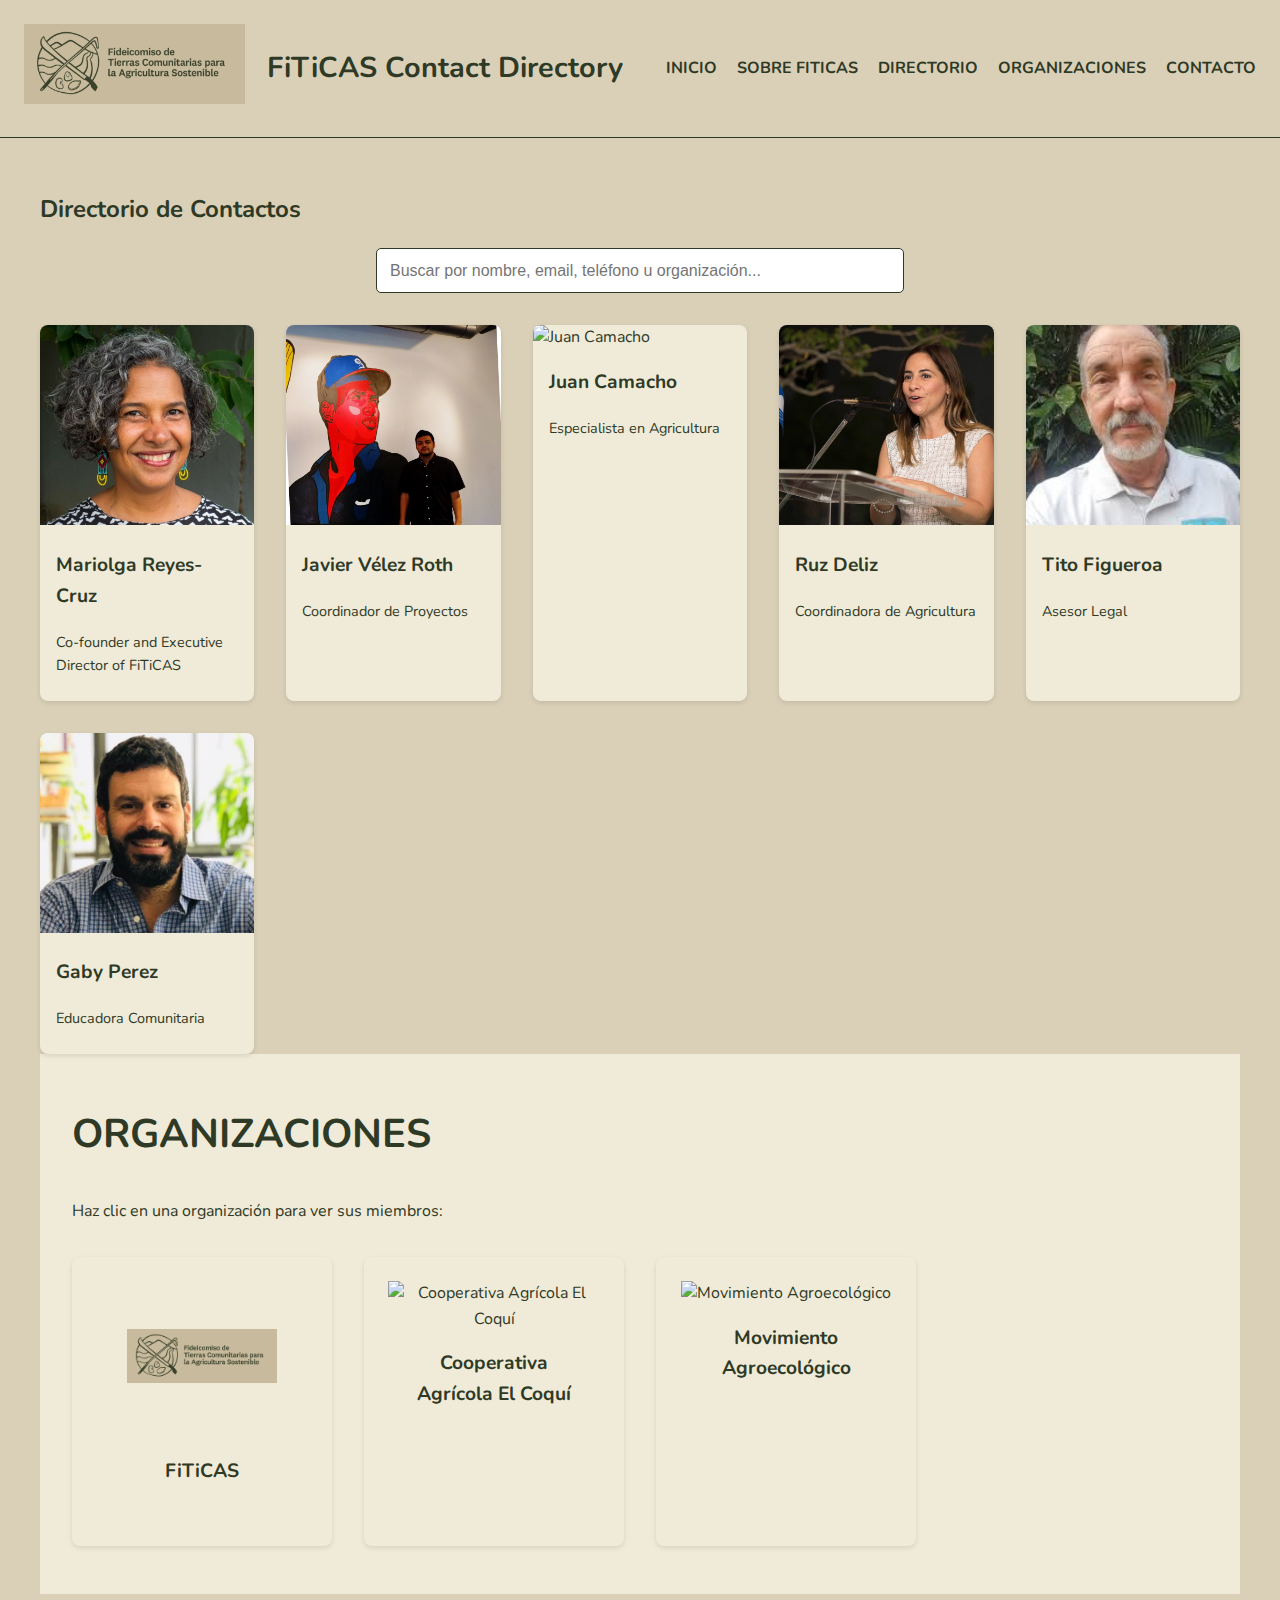
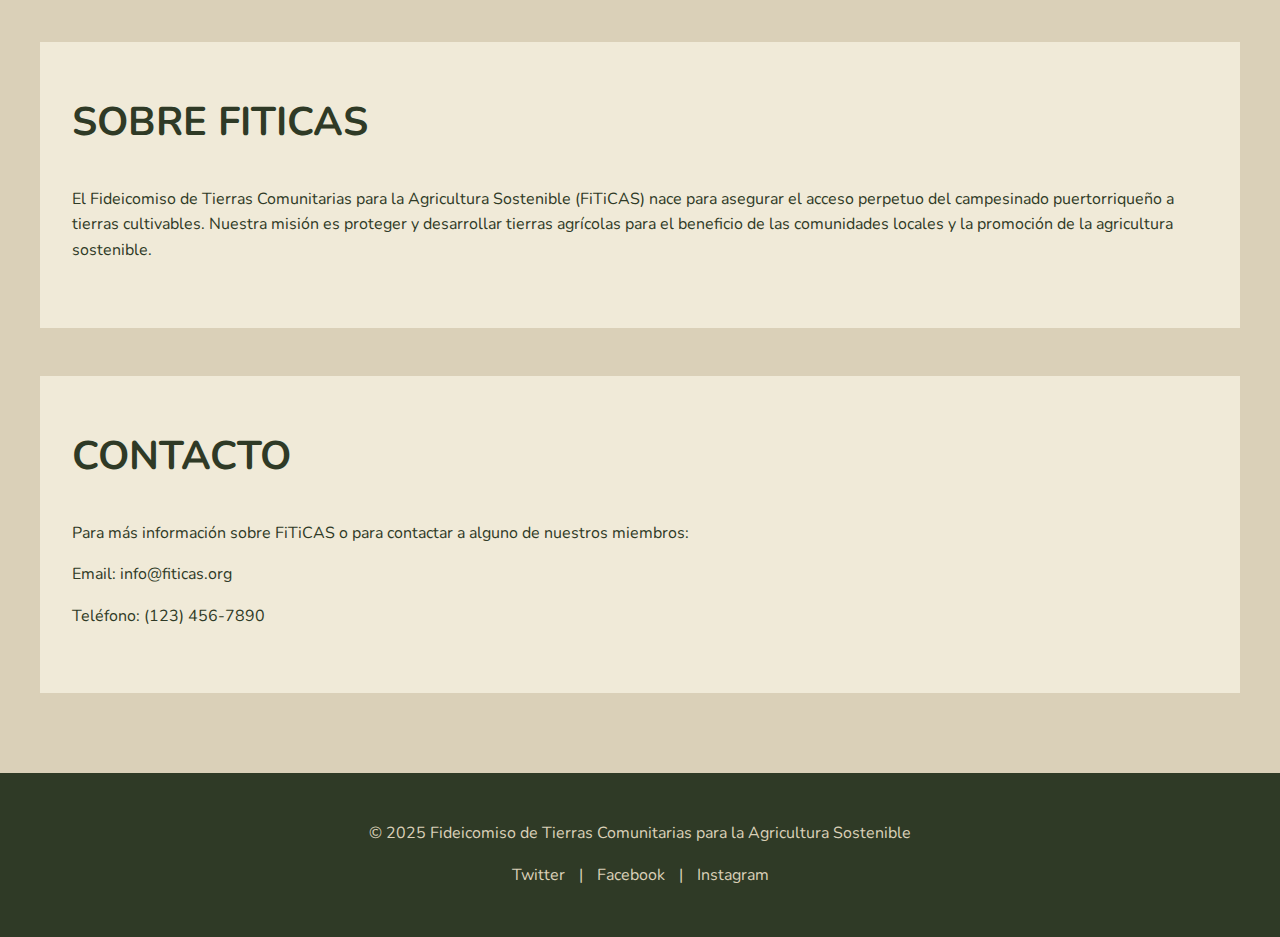
==== commit 39596b35: "Add more" ====
--- a/index.html
+++ b/index.html
@@ -18,6 +18,7 @@
                 <li><a href="#inicio">Inicio</a></li>
                 <li><a href="#about">Sobre FiTiCAS</a></li>
                 <li><a href="#directory">Directorio</a></li>
+                <li><a href="#organizations">Organizaciones</a></li>
                 <li><a href="#contact">Contacto</a></li>
             </ul>
         </nav>
@@ -29,12 +30,21 @@
             
             <!-- Search Bar -->
             <div class="search-section">
-                <input type="text" id="searchBar" placeholder="Buscar contactos..." onkeyup="filterContacts()">
+                <input type="text" id="searchBar" placeholder="Buscar por nombre, email, teléfono u organización..." onkeyup="filterContacts()">
             </div>
             
             <!-- Contact Map/Grid -->
             <div class="contact-map" id="contactMap">
                 <!-- Contact cards will be generated by JavaScript -->
+            </div>
+        </section>
+
+        <!-- Organizations Section -->
+        <section id="organizations" class="section">
+            <h2>Organizaciones</h2>
+            <p>Haz clic en una organización para ver sus miembros:</p>
+            <div class="org-map" id="organizationSection">
+                <!-- Organization cards will be generated by JavaScript -->
             </div>
         </section>
 
--- a/styles.css
+++ b/styles.css
@@ -114,6 +114,88 @@
 .contact-info p {
     margin: 0.5rem 0;
     font-size: 0.9rem;
+}
+
+/* Organization Map Styling */
+.org-map {
+    display: grid;
+    grid-template-columns: repeat(auto-fill, minmax(250px, 1fr));
+    gap: 2rem;
+    margin-top: 2rem;
+}
+
+.org-card {
+    background-color: #F0EAD8;
+    border-radius: 8px;
+    overflow: hidden;
+    box-shadow: 0 2px 5px rgba(0,0,0,0.1);
+    transition: transform 0.3s ease;
+    cursor: pointer;
+    text-align: center;
+    padding: 1.5rem;
+}
+
+.org-card:hover {
+    transform: translateY(-5px);
+}
+
+.org-image {
+    width: 150px;
+    height: 150px;
+    object-fit: contain;
+    margin: 0 auto;
+}
+
+.org-info {
+    padding: 1rem;
+}
+
+.org-info h3 {
+    margin-top: 0;
+    color: #2F3A26;
+    font-size: 1.2rem;
+}
+
+/* Members Container Styling */
+.members-container {
+    display: grid;
+    grid-template-columns: repeat(auto-fill, minmax(150px, 1fr));
+    gap: 1rem;
+    margin-top: 1.5rem;
+}
+
+.member-card {
+    background-color: #F0EAD8;
+    border-radius: 8px;
+    overflow: hidden;
+    box-shadow: 0 2px 5px rgba(0,0,0,0.1);
+    transition: transform 0.3s ease;
+    cursor: pointer;
+}
+
+.member-card:hover {
+    transform: translateY(-3px);
+}
+
+.member-image {
+    width: 100%;
+    height: 120px;
+    object-fit: cover;
+}
+
+.member-info {
+    padding: 0.8rem;
+}
+
+.member-info h4 {
+    margin: 0;
+    color: #2F3A26;
+    font-size: 1rem;
+}
+
+.member-info p {
+    margin: 0.3rem 0 0;
+    font-size: 0.8rem;
 }
 
 /* Modal Styling for Contact Details */
@@ -135,6 +217,8 @@
     padding: 2rem;
     max-width: 600px;
     border-radius: 8px;
+    max-height: 80vh;
+    overflow-y: auto;
 }
 
 .close-button {
@@ -167,6 +251,11 @@
 
 .modal-details p {
     margin: 0.5rem 0;
+}
+
+.modal-details h3 {
+    margin-top: 1.5rem;
+    color: #2F3A26;
 }
 
 /* Section Styling */
@@ -239,4 +328,12 @@
     .contact-map {
         grid-template-columns: repeat(auto-fill, minmax(150px, 1fr));
     }
+    
+    .org-map {
+        grid-template-columns: repeat(auto-fill, minmax(200px, 1fr));
+    }
+    
+    .members-container {
+        grid-template-columns: repeat(auto-fill, minmax(120px, 1fr));
+    }
 }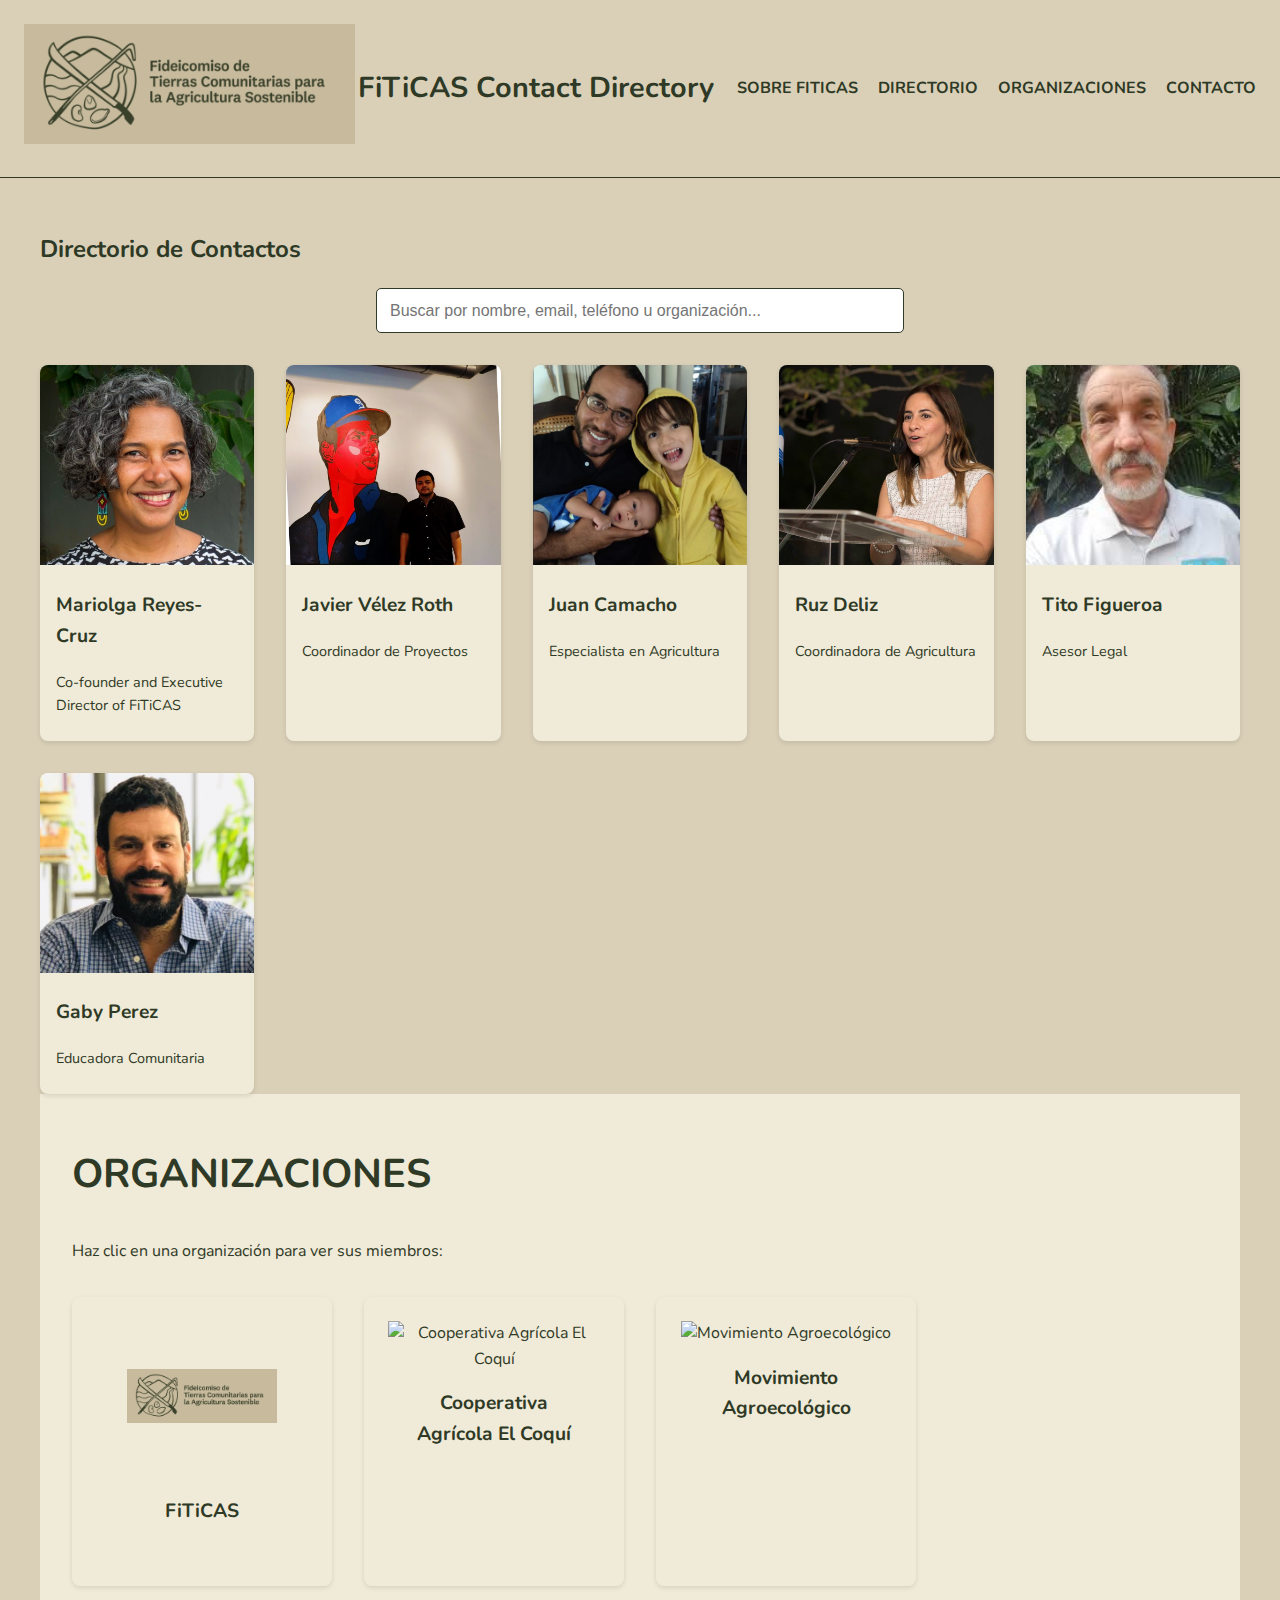
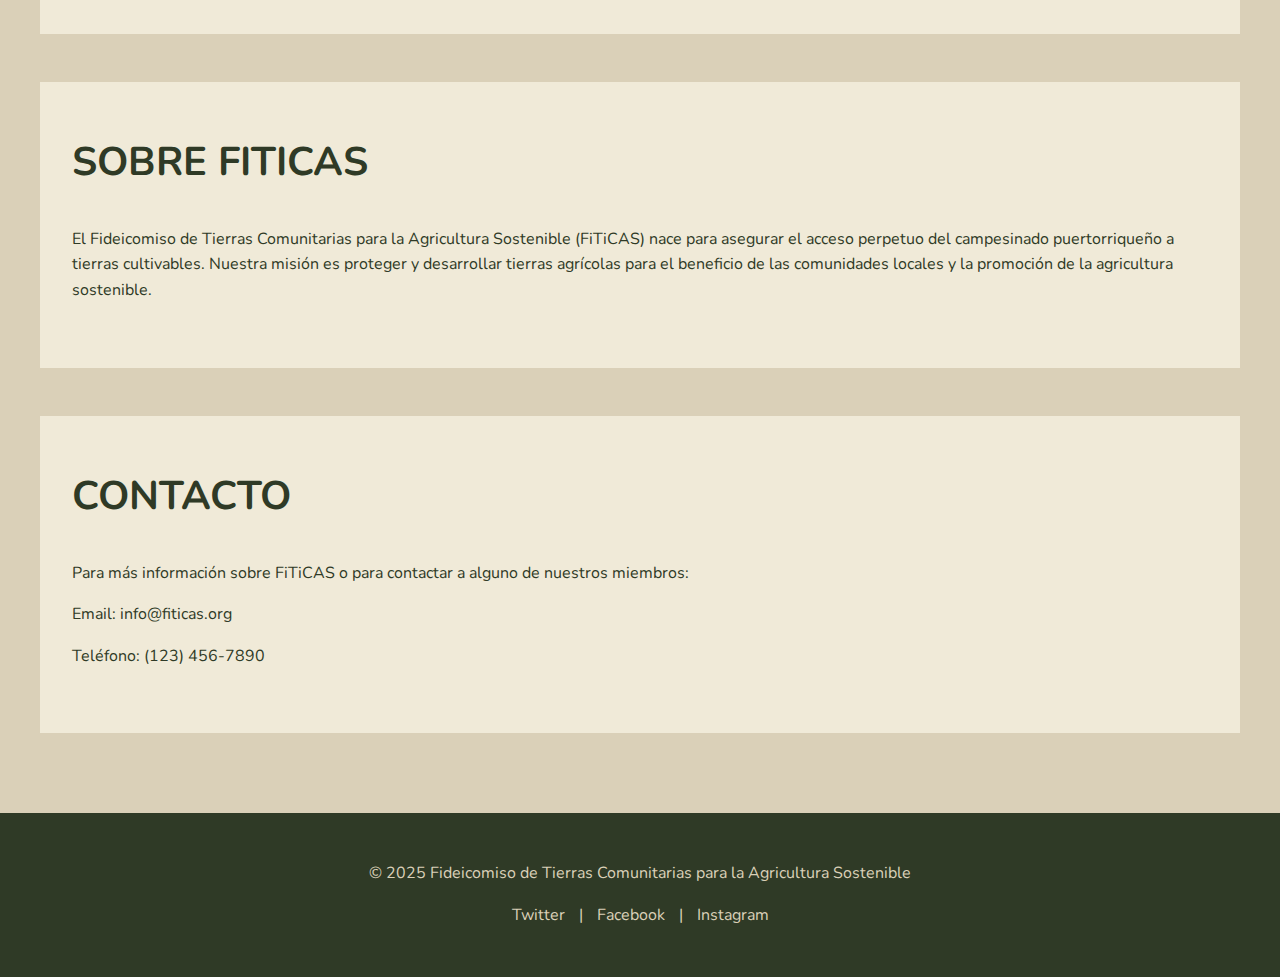
==== commit b88a36b9: "Add more" ====
--- a/index.html
+++ b/index.html
@@ -15,7 +15,6 @@
         <h1>FiTiCAS Contact Directory</h1>
         <nav>
             <ul>
-                <li><a href="#inicio">Inicio</a></li>
                 <li><a href="#about">Sobre FiTiCAS</a></li>
                 <li><a href="#directory">Directorio</a></li>
                 <li><a href="#organizations">Organizaciones</a></li>
--- a/styles.css
+++ b/styles.css
@@ -19,7 +19,7 @@
 }
 
 header .logo img {
-    max-height: 80px;
+    max-height: 120px;
 }
 
 header h1 {
@@ -299,6 +299,7 @@
     text-align: center;
 }
 
+
 footer a {
     color: #DAD0B8;
     text-decoration: none;
@@ -324,6 +325,7 @@
     nav ul li {
         margin: 0 10px;
     }
+
     
     .contact-map {
         grid-template-columns: repeat(auto-fill, minmax(150px, 1fr));
